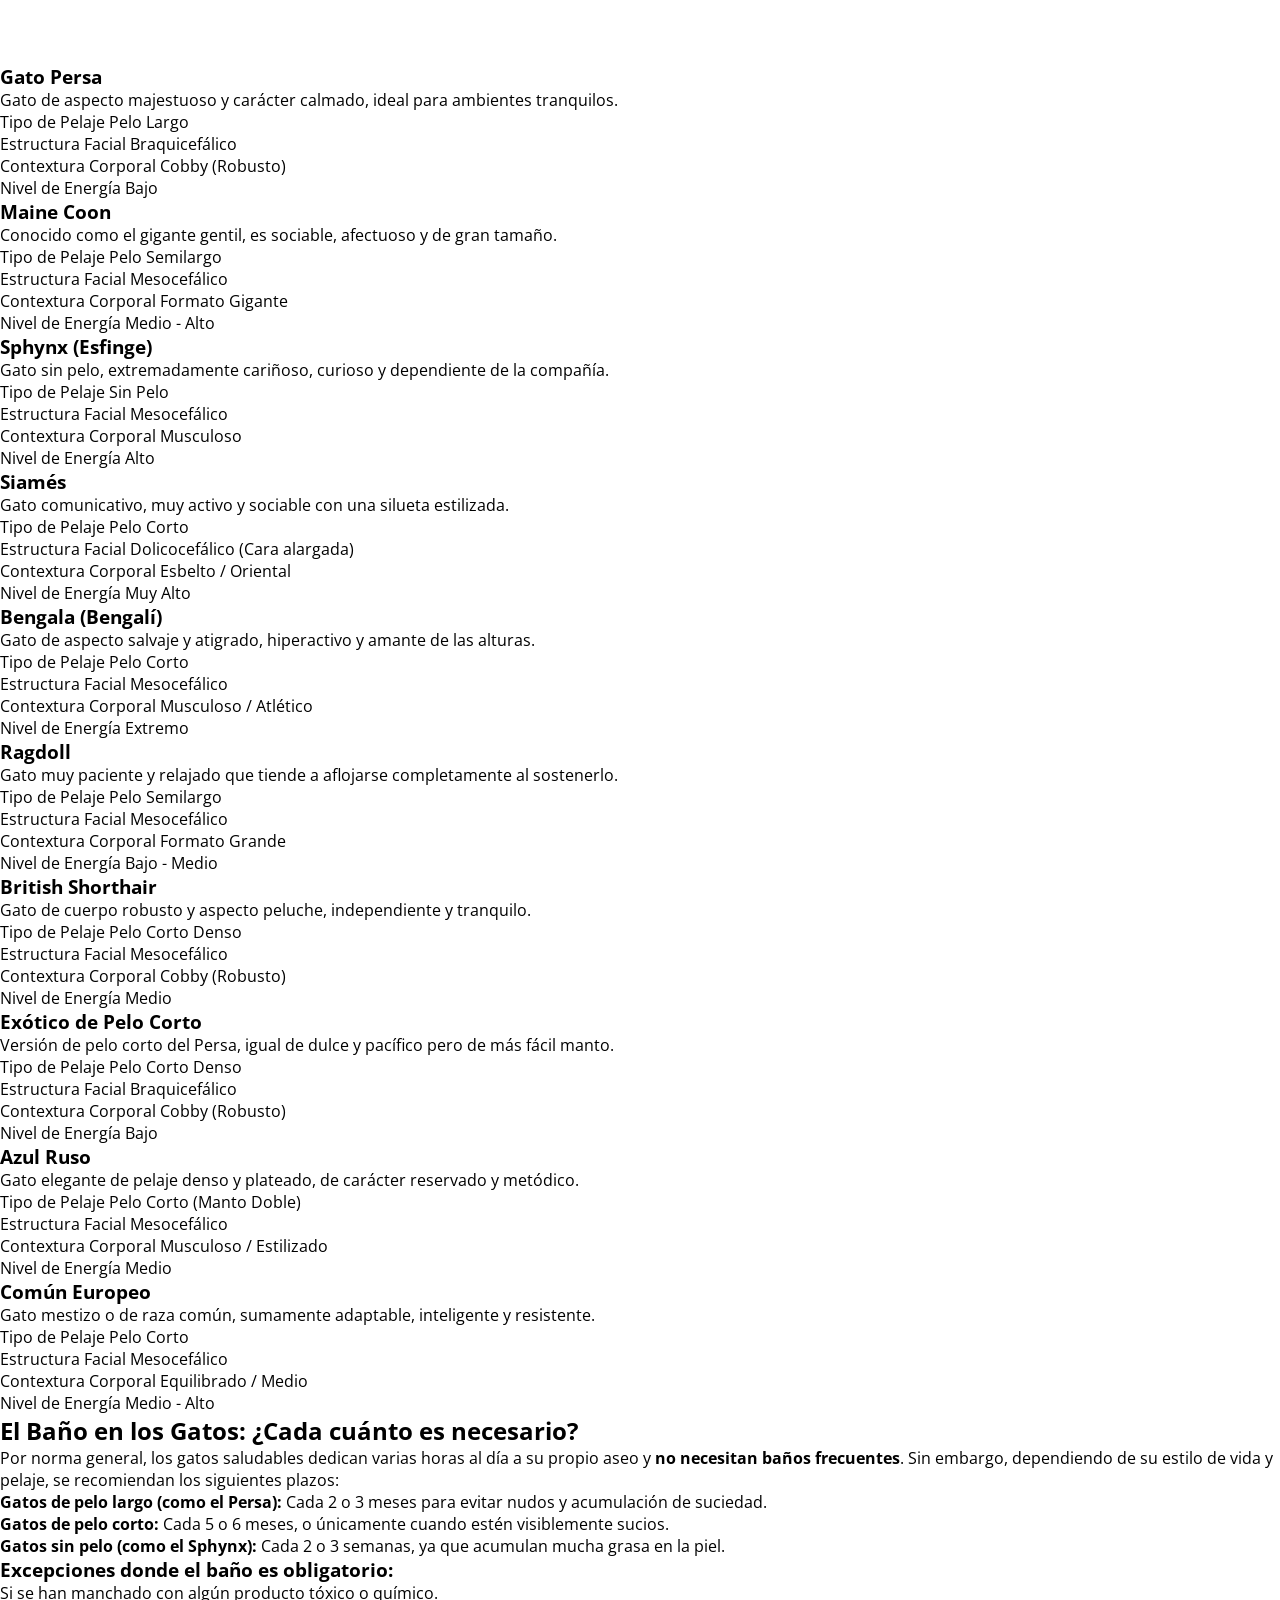
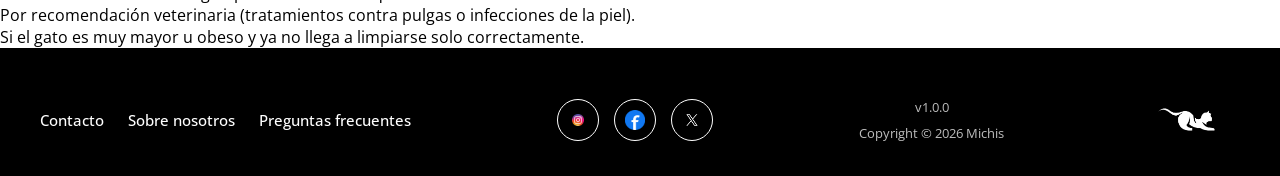
==== cuidar.html @ 139ce020 "Agregue footer a html cuidar" ====
<!DOCTYPE html>
<html lang="es">

<head>
    <meta charset="UTF-8">
    <meta name="viewport" content="width=device-width, initial-scale=1.0">
    <title>Como cuidar a tu michi</title>
    <link rel="stylesheet" href="estilos.css">
    <link rel="preconnect" href="https://fonts.googleapis.com">
    <link rel="preconnect" href="https://fonts.gstatic.com" crossorigin>
    <link href="https://fonts.googleapis.com/css2?family=Open+Sans:ital,wght@0,300..800;1,300..800&display=swap"
        rel="stylesheet">
</head>

<body>
    <header></header>
    <main>
        <section class="contenedor-cuidados-gatos" id="cuidados-gatos">
            <div class="rejilla-razas">

                <!-- 1. PERSA -->
                <article class="tarjeta-raza">
                    <div class="cabecera-raza">
                        <h3 class="titulo-raza">Gato Persa</h3>
                        <p class="descripcion-raza">Gato de aspecto majestuoso y carácter calmado, ideal para ambientes
                            tranquilos.</p>
                    </div>
                    <div class="categorias-raza">
                        <div class="elemento-categoria">
                            <span class="etiqueta-categoria">Tipo de Pelaje</span>
                            <span class="valor-categoria">Pelo Largo</span>
                        </div>
                        <div class="elemento-categoria">
                            <span class="etiqueta-categoria">Estructura Facial</span>
                            <span class="valor-categoria">Braquicefálico</span>
                        </div>
                        <div class="elemento-categoria">
                            <span class="etiqueta-categoria">Contextura Corporal</span>
                            <span class="valor-categoria">Cobby (Robusto)</span>
                        </div>
                        <div class="elemento-categoria">
                            <span class="etiqueta-categoria">Nivel de Energía</span>
                            <span class="valor-categoria">Bajo</span>
                        </div>
                    </div>
                </article>

                <!-- 2. MAINE COON -->
                <article class="tarjeta-raza">
                    <div class="cabecera-raza">
                        <h3 class="titulo-raza">Maine Coon</h3>
                        <p class="descripcion-raza">Conocido como el gigante gentil, es sociable, afectuoso y de gran
                            tamaño.</p>
                    </div>
                    <div class="categorias-raza">
                        <div class="elemento-categoria">
                            <span class="etiqueta-categoria">Tipo de Pelaje</span>
                            <span class="valor-categoria">Pelo Semilargo</span>
                        </div>
                        <div class="elemento-categoria">
                            <span class="etiqueta-categoria">Estructura Facial</span>
                            <span class="valor-categoria">Mesocefálico</span>
                        </div>
                        <div class="elemento-categoria">
                            <span class="etiqueta-categoria">Contextura Corporal</span>
                            <span class="valor-categoria">Formato Gigante</span>
                        </div>
                        <div class="elemento-categoria">
                            <span class="etiqueta-categoria">Nivel de Energía</span>
                            <span class="valor-categoria">Medio - Alto</span>
                        </div>
                    </div>
                </article>

                <!-- 3. SPHYNX -->
                <article class="tarjeta-raza">
                    <div class="cabecera-raza">
                        <h3 class="titulo-raza">Sphynx (Esfinge)</h3>
                        <p class="descripcion-raza">Gato sin pelo, extremadamente cariñoso, curioso y dependiente de la
                            compañía.</p>
                    </div>
                    <div class="categorias-raza">
                        <div class="elemento-categoria">
                            <span class="etiqueta-categoria">Tipo de Pelaje</span>
                            <span class="valor-categoria">Sin Pelo</span>
                        </div>
                        <div class="elemento-categoria">
                            <span class="etiqueta-categoria">Estructura Facial</span>
                            <span class="valor-categoria">Mesocefálico</span>
                        </div>
                        <div class="elemento-categoria">
                            <span class="etiqueta-categoria">Contextura Corporal</span>
                            <span class="valor-categoria">Musculoso</span>
                        </div>
                        <div class="elemento-categoria">
                            <span class="etiqueta-categoria">Nivel de Energía</span>
                            <span class="valor-categoria">Alto</span>
                        </div>
                    </div>
                </article>

                <!-- 4. SIAMÉS -->
                <article class="tarjeta-raza">
                    <div class="cabecera-raza">
                        <h3 class="titulo-raza">Siamés</h3>
                        <p class="descripcion-raza">Gato comunicativo, muy activo y sociable con una silueta estilizada.
                        </p>
                    </div>
                    <div class="categorias-raza">
                        <div class="elemento-categoria">
                            <span class="etiqueta-categoria">Tipo de Pelaje</span>
                            <span class="valor-categoria">Pelo Corto</span>
                        </div>
                        <div class="elemento-categoria">
                            <span class="etiqueta-categoria">Estructura Facial</span>
                            <span class="valor-categoria">Dolicocefálico (Cara alargada)</span>
                        </div>
                        <div class="elemento-categoria">
                            <span class="etiqueta-categoria">Contextura Corporal</span>
                            <span class="valor-categoria">Esbelto / Oriental</span>
                        </div>
                        <div class="elemento-categoria">
                            <span class="etiqueta-categoria">Nivel de Energía</span>
                            <span class="valor-categoria">Muy Alto</span>
                        </div>
                    </div>
                </article>

                <!-- 5. BENGALA -->
                <article class="tarjeta-raza">
                    <div class="cabecera-raza">
                        <h3 class="titulo-raza">Bengala (Bengalí)</h3>
                        <p class="descripcion-raza">Gato de aspecto salvaje y atigrado, hiperactivo y amante de las
                            alturas.</p>
                    </div>
                    <div class="categorias-raza">
                        <div class="elemento-categoria">
                            <span class="etiqueta-categoria">Tipo de Pelaje</span>
                            <span class="valor-categoria">Pelo Corto</span>
                        </div>
                        <div class="elemento-categoria">
                            <span class="etiqueta-categoria">Estructura Facial</span>
                            <span class="valor-categoria">Mesocefálico</span>
                        </div>
                        <div class="elemento-categoria">
                            <span class="etiqueta-categoria">Contextura Corporal</span>
                            <span class="valor-categoria">Musculoso / Atlético</span>
                        </div>
                        <div class="elemento-categoria">
                            <span class="etiqueta-categoria">Nivel de Energía</span>
                            <span class="valor-categoria">Extremo</span>
                        </div>
                    </div>
                </article>

                <!-- 6. RAGDOLL -->
                <article class="tarjeta-raza">
                    <div class="cabecera-raza">
                        <h3 class="titulo-raza">Ragdoll</h3>
                        <p class="descripcion-raza">Gato muy paciente y relajado que tiende a aflojarse completamente al
                            sostenerlo.</p>
                    </div>
                    <div class="categorias-raza">
                        <div class="elemento-categoria">
                            <span class="etiqueta-categoria">Tipo de Pelaje</span>
                            <span class="valor-categoria">Pelo Semilargo</span>
                        </div>
                        <div class="elemento-categoria">
                            <span class="etiqueta-categoria">Estructura Facial</span>
                            <span class="valor-categoria">Mesocefálico</span>
                        </div>
                        <div class="elemento-categoria">
                            <span class="etiqueta-categoria">Contextura Corporal</span>
                            <span class="valor-categoria">Formato Grande</span>
                        </div>
                        <div class="elemento-categoria">
                            <span class="etiqueta-categoria">Nivel de Energía</span>
                            <span class="valor-categoria">Bajo - Medio</span>
                        </div>
                    </div>
                </article>

                <!-- 7. BRITISH SHORTHAIR -->
                <article class="tarjeta-raza">
                    <div class="cabecera-raza">
                        <h3 class="titulo-raza">British Shorthair</h3>
                        <p class="descripcion-raza">Gato de cuerpo robusto y aspecto peluche, independiente y tranquilo.
                        </p>
                    </div>
                    <div class="categorias-raza">
                        <div class="elemento-categoria">
                            <span class="etiqueta-categoria">Tipo de Pelaje</span>
                            <span class="valor-categoria">Pelo Corto Denso</span>
                        </div>
                        <div class="elemento-categoria">
                            <span class="etiqueta-categoria">Estructura Facial</span>
                            <span class="valor-categoria">Mesocefálico</span>
                        </div>
                        <div class="elemento-categoria">
                            <span class="etiqueta-categoria">Contextura Corporal</span>
                            <span class="valor-categoria">Cobby (Robusto)</span>
                        </div>
                        <div class="elemento-categoria">
                            <span class="etiqueta-categoria">Nivel de Energía</span>
                            <span class="valor-categoria">Medio</span>
                        </div>
                    </div>
                </article>

                <!-- 8. EXÓTICO DE PELO CORTO -->
                <article class="tarjeta-raza">
                    <div class="cabecera-raza">
                        <h3 class="titulo-raza">Exótico de Pelo Corto</h3>
                        <p class="descripcion-raza">Versión de pelo corto del Persa, igual de dulce y pacífico pero de
                            más fácil manto.</p>
                    </div>
                    <div class="categorias-raza">
                        <div class="elemento-categoria">
                            <span class="etiqueta-categoria">Tipo de Pelaje</span>
                            <span class="valor-categoria">Pelo Corto Denso</span>
                        </div>
                        <div class="elemento-categoria">
                            <span class="etiqueta-categoria">Estructura Facial</span>
                            <span class="valor-categoria">Braquicefálico</span>
                        </div>
                        <div class="elemento-categoria">
                            <span class="etiqueta-categoria">Contextura Corporal</span>
                            <span class="valor-categoria">Cobby (Robusto)</span>
                        </div>
                        <div class="elemento-categoria">
                            <span class="etiqueta-categoria">Nivel de Energía</span>
                            <span class="valor-categoria">Bajo</span>
                        </div>
                    </div>
                </article>

                <!-- 9. AZUL RUSO -->
                <article class="tarjeta-raza">
                    <div class="cabecera-raza">
                        <h3 class="titulo-raza">Azul Ruso</h3>
                        <p class="descripcion-raza">Gato elegante de pelaje denso y plateado, de carácter reservado y
                            metódico.</p>
                    </div>
                    <div class="categorias-raza">
                        <div class="elemento-categoria">
                            <span class="etiqueta-categoria">Tipo de Pelaje</span>
                            <span class="valor-categoria">Pelo Corto (Manto Doble)</span>
                        </div>
                        <div class="elemento-categoria">
                            <span class="etiqueta-categoria">Estructura Facial</span>
                            <span class="valor-categoria">Mesocefálico</span>
                        </div>
                        <div class="elemento-categoria">
                            <span class="etiqueta-categoria">Contextura Corporal</span>
                            <span class="valor-categoria">Musculoso / Estilizado</span>
                        </div>
                        <div class="elemento-categoria">
                            <span class="etiqueta-categoria">Nivel de Energía</span>
                            <span class="valor-categoria">Medio</span>
                        </div>
                    </div>
                </article>

                <!-- 10. GATO COMÚN EUROPEO -->
                <article class="tarjeta-raza">
                    <div class="cabecera-raza">
                        <h3 class="titulo-raza">Común Europeo</h3>
                        <p class="descripcion-raza">Gato mestizo o de raza común, sumamente adaptable, inteligente y
                            resistente.</p>
                    </div>
                    <div class="categorias-raza">
                        <div class="elemento-categoria">
                            <span class="etiqueta-categoria">Tipo de Pelaje</span>
                            <span class="valor-categoria">Pelo Corto</span>
                        </div>
                        <div class="elemento-categoria">
                            <span class="etiqueta-categoria">Estructura Facial</span>
                            <span class="valor-categoria">Mesocefálico</span>
                        </div>
                        <div class="elemento-categoria">
                            <span class="etiqueta-categoria">Contextura Corporal</span>
                            <span class="valor-categoria">Equilibrado / Medio</span>
                        </div>
                        <div class="elemento-categoria">
                            <span class="etiqueta-categoria">Nivel de Energía</span>
                            <span class="valor-categoria">Medio - Alto</span>
                        </div>
                    </div>
                </article>

            </div>
        </section>
        <section class="cuidar-banhos">
            <h2>El Baño en los Gatos: ¿Cada cuánto es necesario?</h2>
            <p>Por norma general, los gatos saludables dedican varias horas al día a su propio aseo y <strong>no
                    necesitan baños frecuentes</strong>. Sin embargo, dependiendo de su estilo de vida y pelaje, se
                recomiendan los siguientes plazos:</p>

            <ul>
                <li><strong>Gatos de pelo largo (como el Persa):</strong> Cada 2 o 3 meses para evitar nudos y
                    acumulación de suciedad.</li>
                <li><strong>Gatos de pelo corto:</strong> Cada 5 o 6 meses, o únicamente cuando estén visiblemente
                    sucios.</li>
                <li><strong>Gatos sin pelo (como el Sphynx):</strong> Cada 2 o 3 semanas, ya que acumulan mucha grasa en
                    la piel.</li>
            </ul>

            <h3>Excepciones donde el baño es obligatorio:</h3>
            <ol>
                <li>Si se han manchado con algún producto tóxico o químico.</li>
                <li>Por recomendación veterinaria (tratamientos contra pulgas o infecciones de la piel).</li>
                <li>Si el gato es muy mayor u obeso y ya no llega a limpiarse solo correctamente.</li>
            </ol>
        </section>
    </main>
      <footer class="site-footer">
    <div class="footer-container">
        <div class="footer-links">
            <a href="#contacto">Contacto</a>
            <a href="#sobre-nosotros">Sobre nosotros</a>
            <a href="#faq-gatos">Preguntas frecuentes</a>
        </div>

        <div class="social-links" aria-label="Redes sociales">
            <a href="#" aria-label="Instagram">
                <img src="imagenes/icono-instagram.png" alt="Instagram">
            </a>

            <a href="#" aria-label="Facebook">
                <img src="imagenes/icono-facebook.png" alt="Facebook">
            </a>

            <a href="#" aria-label="X">
                <img src="imagenes/icono-x.png" alt="Twitter">
            </a>
        </div>

        <div class="footer-info">
            <span>v1.0.0</span>
            <span>Copyright © 2026 Michis</span>
        </div>

        <a class="footer-logo" href="/" aria-label="Página principal">
            <img src="imagenes/logo-michis-negro.png" alt="Logo de Michis">
        </a>
    </div>
</footer>
</body>

</html>
---- estilos.css ----
*{
    box-sizing: border-box;
    margin: 0;
    padding: 0;
    font-family: "Open Sans", sans-serif;
}

:root{
    --rosa1: rgb(255, 171, 234);
    --rosa2: rgb(255, 144, 227);
    --rosa3: rgb(255, 236, 245);
    --rosa4: rgb(131, 0, 109);
}

header{
    padding: 2em 0;
}

#menu-navegacion ul{
    display: flex;
    flex-direction: row;
    justify-content: space-between;
    padding: 1em 10%;
    align-items: center;
    gap: 1em;
}

#menu-navegacion li{
    list-style: none;
    text-align: center;
}

#menu-navegacion img{
    height: 80px;
    width: auto;
    border-radius: 50%;
    padding: 10px 0px;
    background-color: var(--rosa1);
    margin: 0 1em;
}

#menu-navegacion img:hover{
    background-color: var(--rosa2);
}

a{
    text-decoration: none;
    color: black;
    font-weight: 500;
}

a:hover{
    color: var(--rosa4);
}

/* ------ FAQs -------*/

#faq-gatos {
    max-width: 900px;
    margin: 60px auto;
    padding: 0 20px;
    font-family: "Segoe UI", Arial, sans-serif;
    color: var(--rosa4);
}

/* Título */
#faq-gatos h2 {
    margin-bottom: 35px;
    text-align: center;
    font-size: clamp(1.8rem, 4vw, 2.5rem);
    line-height: 1.2;
    color: var(--rosa4);
    font-weight: 700;
}

/* Cada pregunta */
#faq-gatos details {
    margin-bottom: 15px;
    background: var(--rosa3);
    border: 1px solid var(--rosa1);
    border-radius: 14px;
    overflow: hidden;
    box-shadow: 0 4px 14px rgba(78, 54, 38, 0.07);
    transition:
        box-shadow 0.3s ease,
        border-color 0.3s ease,
        transform 0.3s ease;
}

/* Efecto al pasar el ratón */
#faq-gatos details:hover {
    border-color: var(--rosa1);
    box-shadow: 0 7px 20px rgba(78, 54, 38, 0.12);
    transform: translateY(-2px);
}

/* Pregunta */
#faq-gatos summary {
    position: relative;
    padding: 20px 55px 20px 22px;
    cursor: pointer;
    list-style: none;
    font-size: 1.05rem;
    font-weight: 600;
    color: var(--rosa4);
    background: var(--rosa3);
    transition:
        all 0.3s ease;
}

/* Ocultar marcador por defecto */
#faq-gatos summary::-webkit-details-marker {
    display: none;
}

#faq-gatos summary::marker {
    display: none;
}

/* Icono + / − */
#faq-gatos summary::after {
    content: "+";
    position: absolute;
    right: 22px;
    top: 50%;
    transform: translateY(-50%);
    font-size: 1.6rem;
    font-weight: 300;
    color: var(--rosa4);
    transition: transform 0.3s ease;
}

/* Pregunta abierta */
#faq-gatos details[open] summary {
    color: var(--rosa4);
    background: var(--rosa3);
}

#faq-gatos details[open] summary::after {
    content: "−";
    transform: translateY(-50%) rotate(180deg);
}

/* Respuesta */
#faq-gatos details p {
    margin: 0;
    padding: 0 22px 22px;
    font-size: 0.98rem;
    line-height: 1.75;
    color: var(--rosa4);
    background: var(--rosa3);
}

/* Texto en negrita */
#faq-gatos details p strong {
    color: var(--rosa4);
    font-weight: 700;
}


/* ================================
   Responsive
   ================================ */

@media (max-width: 600px) {

    #faq-gatos {
        margin: 40px auto;
        padding: 0 15px;
    }

    #faq-gatos h2 {
        margin-bottom: 25px;
    }

    #faq-gatos summary {
        padding: 17px 48px 17px 18px;
        font-size: 1rem;
    }

    #faq-gatos summary::after {
        right: 17px;
    }

    #faq-gatos details p {
        padding: 0 18px 18px;
        font-size: 0.95rem;
        line-height: 1.65;
    }
}


/* FOOTER */
.site-footer {
    width: 100%;
    background-color: #000;
    color: #fff;
    padding: 40px 20px 25px;
    box-sizing: border-box;
}

.footer-container {
    max-width: 1200px;
    margin: 0 auto;

    display: flex;
    align-items: center;
    justify-content: space-between;
    gap: 30px;
    flex-wrap: wrap;
}

.footer-links {
    display: flex;
    align-items: center;
    gap: 24px;
    flex-wrap: wrap;
}

.footer-links a {
    color: #fff;
    text-decoration: none;
    font-size: 15px;
    transition: color 0.3s ease;
}

.footer-links a:hover,
.footer-links a:focus {
    color: #bdbdbd;
}

.social-links {
    display: flex;
    align-items: center;
    gap: 15px;
}

.social-links a {
    width: 42px;
    height: 42px;
    border: 1px solid #fff;
    border-radius: 50%;

    display: flex;
    align-items: center;
    justify-content: center;

    transition:
        background-color 0.3s ease,
        transform 0.3s ease;
}

.social-links a:hover,
.social-links a:focus {
    background-color: #fff;
    transform: translateY(-3px);
}

.social-links img {
    width: 20px;
    height: 20px;
    object-fit: cover;
}

.footer-info {
    display: flex;
    flex-direction: column;
    gap: 8px;
    color: #bdbdbd;
    font-size: 13px;
    text-align: center;
}

.footer-logo img {
    display: block;
    width: 90px;
    height: auto;

    /* Convierte un logo negro en blanco */
    filter: brightness(0) invert(1);
}

.footer-logo {
    transition: opacity 0.3s ease;
}

.footer-logo:hover,
.footer-logo:focus {
    opacity: 0.7;
}

@media (max-width: 768px) {
    .footer-container {
        flex-direction: column;
        text-align: center;
    }

    .footer-links {
        justify-content: center;
    }

    .footer-info {
        order: 3;
    }

    .footer-logo {
        order: 4;
    }
}

@media (max-width: 480px) {
    .footer-links {
        flex-direction: column;
        gap: 14px;
    }

    .site-footer {
        padding: 30px 15px 20px;
    }
}

/* FORMULARIO DE CONTACTO */
* {
    box-sizing: border-box;
}

html {
    scroll-behavior: smooth;
}

body {
    margin: 0;
    font-family: Arial, sans-serif;
    color: var(--color-black);
    background-color: var(--color-white);
}

.contact-section {
    padding: 90px 20px;
    background:
        linear-gradient(
            135deg,
            var(--color-background) 0%,
            var(--color-white) 100%
        );
}

.contact-container {
    width: 100%;
    max-width: 1150px;
    margin: 0 auto;

    display: grid;
    grid-template-columns: minmax(280px, 0.9fr) minmax(320px, 1.1fr);
    gap: 70px;
    align-items: center;
}

.contact-intro {
    max-width: 480px;
}

.section-tag {
    display: inline-block;
    margin-bottom: 18px;
    padding: 8px 15px;

    color: var(--rosa4);
    background-color: var(--rosa3);
    border-radius: 50px;

    font-size: 0.85rem;
    font-weight: 700;
    letter-spacing: 0.08em;
    text-transform: uppercase;
}

.contact-intro h2 {
    margin: 0 0 20px;
    color: var(--color-black);
    font-size: clamp(2rem, 4vw, 3.2rem);
    line-height: 1.1;
}

.contact-intro > p {
    margin: 0;
    color: var(--color-gray);
    font-size: 1rem;
    line-height: 1.7;
}

.contact-details {
    display: flex;
    flex-direction: column;
    gap: 22px;
    margin-top: 35px;
}

.contact-detail {
    display: flex;
    align-items: center;
    gap: 15px;
}

.contact-icon {
    width: 45px;
    height: 45px;
    flex-shrink: 0;

    display: flex;
    align-items: center;
    justify-content: center;

    color: var(--color-black);
    background-color: var(--rosa1);
    border-radius: 50%;

    font-size: 1.3rem;
}

.contact-detail h3 {
    margin: 0 0 4px;
    font-size: 1rem;
}

.contact-detail p,
.contact-detail a {
    margin: 0;
    color: var(--color-gray);
    font-size: 0.95rem;
    text-decoration: none;
}

.contact-detail a:hover,
.contact-detail a:focus {
    color: var(--rosa4);
    text-decoration: underline;
}

.contact-form {
    padding: 38px;
    background-color: var(--color-white);
    border: 1px solid var(--color-border);
    border-radius: var(--border-radius);
    box-shadow: 0 15px 40px rgba(0, 0, 0, 0.08);
}

.form-group {
    margin-bottom: 22px;
}

.form-group label {
    display: block;
    margin-bottom: 8px;

    color: var(--color-black);
    font-size: 0.95rem;
    font-weight: 700;
}

.form-group input,
.form-group select,
.form-group textarea {
    width: 100%;
    padding: 14px 16px;

    color: var(--color-black);
    background-color: var(--color-white);
    border: 1px solid var(--color-border);
    border-radius: 8px;

    font: inherit;
    font-size: 1rem;
    transition:
        border-color var(--transition),
        box-shadow var(--transition),
        background-color var(--transition);
}

.form-group input::placeholder,
.form-group textarea::placeholder {
    color: #777777;
}

.form-group textarea {
    min-height: 145px;
    resize: vertical;
}

.form-group input:hover,
.form-group select:hover,
.form-group textarea:hover {
    border-color: var(--rosa2);
}

.form-group input:focus,
.form-group select:focus,
.form-group textarea:focus {
    outline: 3px solid var(--rosa3);
    outline-offset: 2px;
    border-color: var(--rosa4);
}

.checkbox-group {
    display: flex;
    align-items: flex-start;
    gap: 10px;
    margin: 8px 0 25px;
}

.checkbox-group input {
    width: 18px;
    height: 18px;
    flex-shrink: 0;
    margin-top: 2px;
    accent-color: var(--rosa4);
}

.checkbox-group label {
    color: var(--color-gray);
    font-size: 0.9rem;
    line-height: 1.4;
    cursor: pointer;
}

.submit-button {
    width: 100%;
    padding: 15px 22px;

    display: flex;
    align-items: center;
    justify-content: center;
    gap: 12px;

    color: var(--color-white);
    background-color: var(--color-black);
    border: 2px solid var(--color-black);
    border-radius: 8px;

    font: inherit;
    font-weight: 700;
    cursor: pointer;
    transition:
        background-color var(--transition),
        color var(--transition),
        transform var(--transition);
}

.submit-button:hover {
    color: var(--color-black);
    background-color: var(--rosa2);
    border-color: var(--rosa2);
    transform: translateY(-2px);
}

.submit-button:focus-visible {
    outline: 3px solid var(--rosa4);
    outline-offset: 3px;
}

.submit-button span {
    font-size: 1.3rem;
    line-height: 1;
}

@media (max-width: 800px) {
    .contact-section {
        padding: 65px 20px;
    }

    .contact-container {
        grid-template-columns: 1fr;
        gap: 45px;
    }

    .contact-intro {
        max-width: none;
        text-align: center;
    }

    .contact-details {
        align-items: center;
    }
}

@media (max-width: 480px) {
    .contact-section {
        padding: 50px 15px;
    }

    .contact-form {
        padding: 25px 20px;
    }

    .contact-detail {
        width: 100%;
        justify-content: flex-start;
        text-align: left;
    }
}
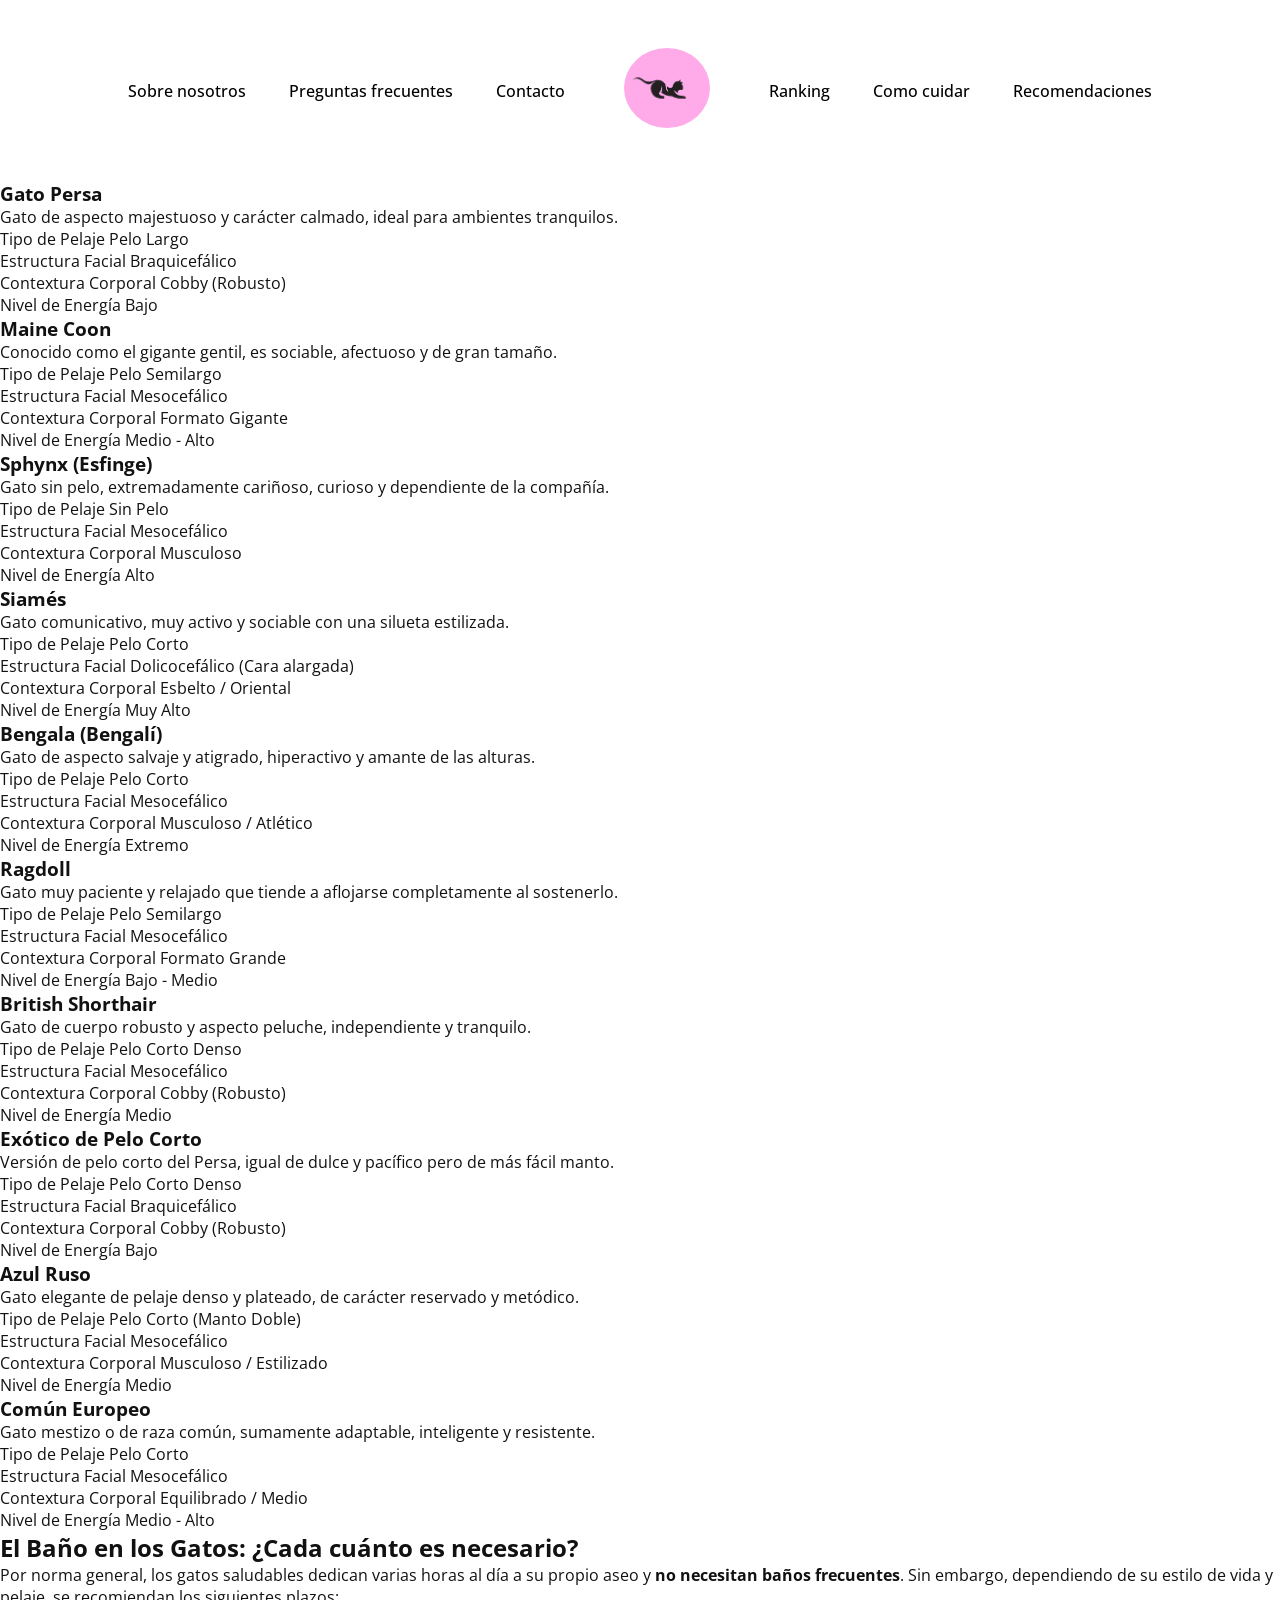
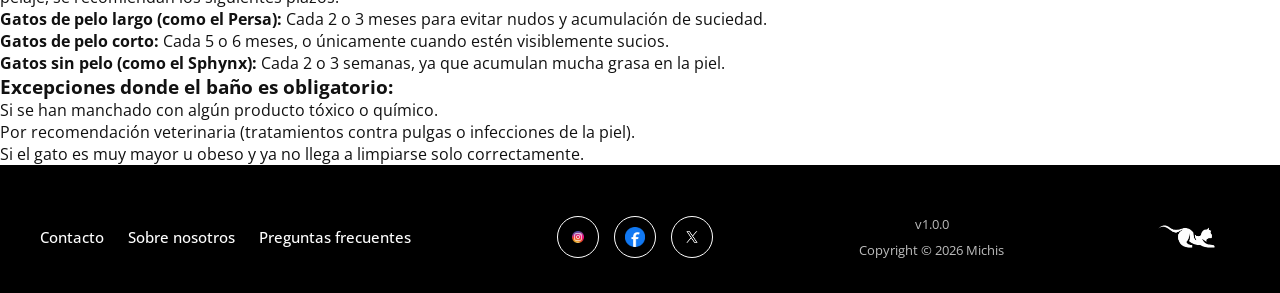
==== commit 59d74305: "Agregar cabecera en como cuidar" ====
--- a/cuidar.html
+++ b/cuidar.html
@@ -13,7 +13,19 @@
 </head>
 
 <body>
-    <header></header>
+    <header id="cabecera">
+        <nav id="menu-navegacion">
+            <ul>
+                <li><a href="#">Sobre nosotros</a></li>
+                <li><a href="#">Preguntas frecuentes</a></li>
+                <li><a href="#">Contacto</a></li>
+                <li><a href="index.html"><img src="imagenes/logo-michis-negro.png" alt="logo michis negro"></a></li>
+                <li><a href="puntuaciones.html">Ranking</a></li>
+                <li><a href="cuidar.html">Como cuidar</a></li>
+                <li><a href="recomendaciones.html">Recomendaciones</a></li>
+            </ul>
+        </nav>
+    </header>
     <main>
         <section class="contenedor-cuidados-gatos" id="cuidados-gatos">
             <div class="rejilla-razas">
--- a/estilos.css
+++ b/estilos.css
@@ -10,6 +10,19 @@
     --rosa2: rgb(255, 144, 227);
     --rosa3: rgb(255, 236, 245);
     --rosa4: rgb(131, 0, 109);
+
+        /* Colores generales */
+    --color-black: #111111;
+    --color-black-soft: #242424;
+    --color-white: #ffffff;
+    --color-background: #fff8fb;
+    --color-gray: #666666;
+    --color-border: #dede
+
+        /* Medidas */
+    --content-width: 1150px;
+    --border-radius: 14px;
+    --transition: 0.3s ease;
 }
 
 header{
@@ -332,7 +345,7 @@
     margin: 0;
     font-family: Arial, sans-serif;
     color: var(--color-black);
-    background-color: var(--color-white);
+    background-color: #FFFFFF;
 }
 
 .contact-section {
@@ -341,7 +354,7 @@
         linear-gradient(
             135deg,
             var(--color-background) 0%,
-            var(--color-white) 100%
+            #FFFFFF 100%
         );
 }
 
@@ -439,7 +452,7 @@
 
 .contact-form {
     padding: 38px;
-    background-color: var(--color-white);
+    background-color: #FFFFFF;
     border: 1px solid var(--color-border);
     border-radius: var(--border-radius);
     box-shadow: 0 15px 40px rgba(0, 0, 0, 0.08);
@@ -465,7 +478,7 @@
     padding: 14px 16px;
 
     color: var(--color-black);
-    background-color: var(--color-white);
+    background-color: #FFFFFF;
     border: 1px solid var(--color-border);
     border-radius: 8px;
 
@@ -532,7 +545,7 @@
     justify-content: center;
     gap: 12px;
 
-    color: var(--color-white);
+    color: #FFFFFF;
     background-color: var(--color-black);
     border: 2px solid var(--color-black);
     border-radius: 8px;
@@ -597,4 +610,178 @@
         justify-content: flex-start;
         text-align: left;
     }
+}
+
+/* SOBRE NOSOTROS Y GALERÍA DE IMÁGENES*/
+.sobre-nosotros {
+    position: relative;
+    max-width: var(--content-width);
+    margin: 0 auto;
+    padding: 90px 30px;
+
+    color: var(--color-black);
+    text-align: center;
+}
+
+.sobre-nosotros::before {
+    content: "✦";
+
+    position: absolute;
+    top: 55px;
+    left: 50%;
+    transform: translateX(-50%);
+
+    color: var(--rosa2);
+    font-size: 1.5rem;
+}
+
+.sobre-nosotros h2,
+.galeria h2 {
+    margin: 0 0 22px;
+    color: var(--color-black);
+    font-size: clamp(2rem, 4vw, 3rem);
+    line-height: 1.15;
+}
+
+.sobre-nosotros h2::after,
+.galeria h2::after {
+    content: "";
+
+    display: block;
+    width: 65px;
+    height: 4px;
+    margin: 16px auto 0;
+
+    background-color: var(--rosa2);
+    border-radius: 20px;
+}
+
+.sobre-nosotros p {
+    max-width: 780px;
+    margin: 0 auto 16px;
+
+    color: var(--color-gray);
+    font-size: 1.05rem;
+    line-height: 1.8;
+}
+
+/* =========================
+   GALERÍA
+   ========================= */
+
+.galeria {
+    padding: 90px 30px 100px;
+    background-color: var(--color-background);
+    text-align: center;
+}
+
+.galeria h2 {
+    max-width: var(--content-width);
+    margin-right: auto;
+    margin-left: auto;
+}
+
+.galeria-contenedor {
+    display: grid;
+    grid-template-columns: repeat(4, 1fr);
+    gap: 22px;
+
+    max-width: var(--content-width);
+    margin: 45px auto 0;
+}
+
+.galeria figure {
+    position: relative;
+    overflow: hidden;
+
+    aspect-ratio: 1 / 1;
+    margin: 0;
+
+    background-color: #FFFFFF;
+    border: 6px solid #FFFFFF;
+    border-radius: var(--border-radius);
+    box-shadow: 0 10px 25px rgba(0, 0, 0, 0.1);
+
+    transition:
+        transform var(--transition),
+        box-shadow var(--transition);
+}
+
+.galeria figure::after {
+    content: "";
+
+    position: absolute;
+    inset: 0;
+
+    background: linear-gradient(
+        135deg,
+        transparent 45%,
+        rgba(247, 131, 172, 0.25)
+    );
+
+    opacity: 0;
+    pointer-events: none;
+    transition: opacity var(--transition);
+}
+
+.galeria figure:hover {
+    box-shadow: 0 18px 35px rgba(214, 51, 108, 0.22);
+    transform: translateY(-8px) rotate(1deg);
+}
+
+.galeria figure:hover::after {
+    opacity: 1;
+}
+
+.galeria img {
+    display: block;
+
+    width: 100%;
+    height: 100%;
+
+    object-fit: cover;
+    object-position: center;
+
+    transition: transform 0.5s ease;
+}
+
+.galeria figure:hover img {
+    transform: scale(1.08);
+}
+
+/* =========================
+   RESPONSIVE
+   ========================= */
+
+@media (max-width: 900px) {
+    .galeria-contenedor {
+        grid-template-columns: repeat(2, 1fr);
+    }
+}
+
+@media (max-width: 600px) {
+    .sobre-nosotros,
+    .galeria {
+        padding: 65px 20px;
+    }
+
+    .sobre-nosotros::before {
+        top: 35px;
+    }
+
+    .sobre-nosotros p {
+        font-size: 1rem;
+        text-align: left;
+    }
+
+    .galeria-contenedor {
+        grid-template-columns: 1fr;
+        gap: 20px;
+        margin-top: 35px;
+    }
+
+    .galeria figure {
+        max-width: 420px;
+        margin: 0 auto;
+    }
 }
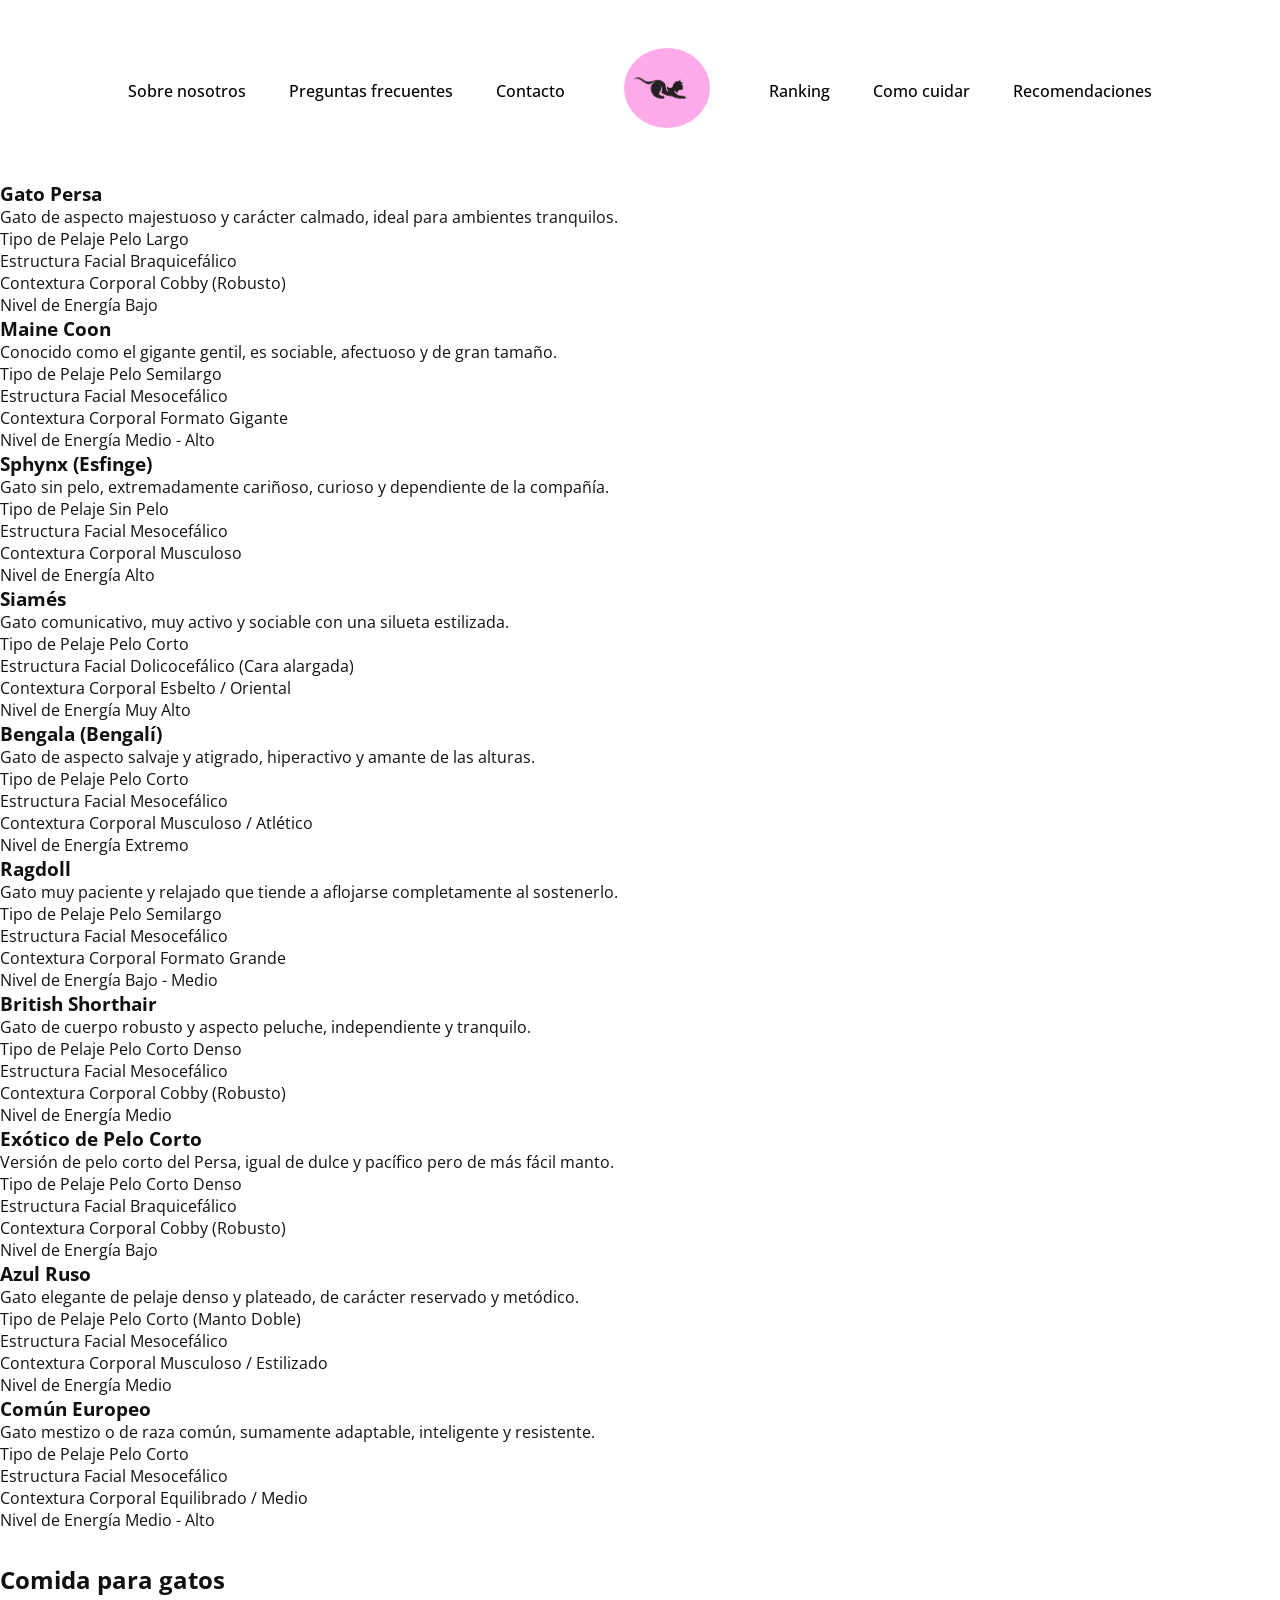
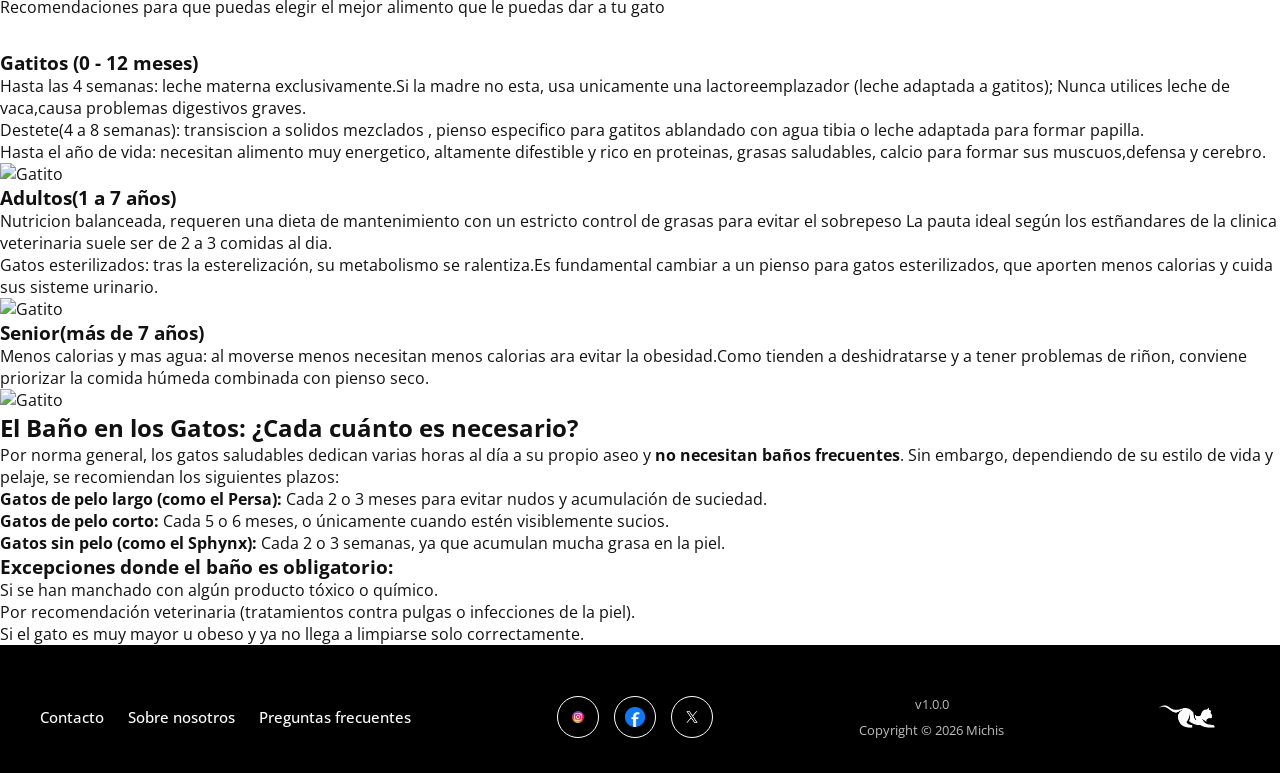
==== commit 0397d859: "comida para gatos" ====
--- a/cuidar.html
+++ b/cuidar.html
@@ -16,9 +16,9 @@
     <header id="cabecera">
         <nav id="menu-navegacion">
             <ul>
-                <li><a href="#">Sobre nosotros</a></li>
-                <li><a href="#">Preguntas frecuentes</a></li>
-                <li><a href="#">Contacto</a></li>
+                <li><a href="index.html">Sobre nosotros</a></li>
+                <li><a href="index.html">Preguntas frecuentes</a></li>
+                <li><a href="index.html">Contacto</a></li>
                 <li><a href="index.html"><img src="imagenes/logo-michis-negro.png" alt="logo michis negro"></a></li>
                 <li><a href="puntuaciones.html">Ranking</a></li>
                 <li><a href="cuidar.html">Como cuidar</a></li>
@@ -301,6 +301,46 @@
                 </article>
 
             </div>
+
+
+
+            <section id="Comida-gatos">
+    <header>
+      <h2>Comida para gatos</h2>
+      <p>Recomendaciones para que puedas elegir el mejor alimento que le puedas dar a tu gato </p>
+    </header>
+
+    <article>
+      <h3>Gatitos (0 - 12 meses)</h3>
+      <p> Hasta las 4 semanas: leche materna exclusivamente.Si la madre no esta, usa unicamente una lactoreemplazador (leche adaptada a gatitos); Nunca 
+        utilices leche de vaca,causa problemas digestivos graves.</p>
+    <p> Destete(4 a 8 semanas): transiscion a solidos mezclados , pienso especifico para gatitos ablandado 
+        con agua tibia o leche adaptada para formar papilla.
+    </p>
+    <p> Hasta el año de vida: necesitan alimento muy energetico, altamente difestible y rico en proteinas, grasas saludables, calcio para formar sus muscuos,defensa y cerebro.</p>
+     <img src="https://mimomigato.com/wp-content/uploads/2024/11/6.jpg" alt="Gatito" width="200">
+    </article>
+
+    <article>
+      <h3> Adultos(1 a 7 años)</h3>
+      <p>Nutricion balanceada, requeren una dieta de mantenimiento con un estricto control de grasas para evitar el sobrepeso
+        La pauta ideal según los estñandares de la clinica veterinaria suele ser de 2 a 3 comidas al dia.
+      </p>
+      <p>
+        Gatos esterilizados: tras la esterelización, su metabolismo se ralentiza.Es fundamental cambiar a un pienso para gatos 
+        esterilizados, que aporten menos calorias y cuida sus sisteme urinario.
+      </p>
+      <img src="https://purina.com.mx/sites/default/files/2022-12/Las%20necesidades%20de%20tu%20gato%20cambian%20cuando%20es%20adulto.jpg" alt="Gatito" width="200">
+    </article>
+
+    <article>
+      <h3>Senior(más de 7 años)</h3>
+      <p>Menos calorias y mas agua: al moverse menos necesitan menos calorias ara evitar la obesidad.Como tienden a deshidratarse y a tener problemas de riñon,
+        conviene priorizar la comida húmeda combinada con pienso seco.
+      </p>
+      <img src="https://encrypted-tbn0.gstatic.com/images?q=tbn:ANd9GcQnT5CdDH8ZRWueT0olSh5rmjDJTk_4YhGkU1lzuF1pgIjy7NFy1PTndjg&s=10" alt="Gatito" width="200">
+    </article>
+  </section>
         </section>
         <section class="cuidar-banhos">
             <h2>El Baño en los Gatos: ¿Cada cuánto es necesario?</h2>
--- a/estilos.css
+++ b/estilos.css
@@ -784,4 +784,391 @@
         max-width: 420px;
         margin: 0 auto;
     }
+}
+
+/* PUNTUACIONES DE GATOS*/
+
+.ranking-razas {
+    padding: 90px 25px 80px;
+    background-color: var(--color-white);
+}
+
+.ranking-cabecera {
+    max-width: 700px;
+    margin: 0 auto;
+    text-align: center;
+}
+
+.section-tag {
+    display: inline-block;
+    margin-bottom: 18px;
+    padding: 8px 15px;
+
+    color: var(--rosa4);
+    background-color: var(--rosa3);
+    border-radius: 50px;
+
+    font-size: 0.85rem;
+    font-weight: 700;
+    letter-spacing: 0.08em;
+    text-transform: uppercase;
+}
+
+.ranking-cabecera h2 {
+    margin: 0 0 18px;
+    color: var(--color-black);
+    font-size: clamp(2rem, 4vw, 3rem);
+}
+
+.ranking-cabecera p {
+    margin: 0;
+    color: var(--color-gray);
+    font-size: 1.05rem;
+    line-height: 1.7;
+}
+
+/* =========================
+   LEYENDA
+   ========================= */
+
+.leyenda-ranking {
+    max-width: 1150px;
+    margin: 38px auto 20px;
+
+    display: flex;
+    justify-content: flex-end;
+    align-items: center;
+    gap: 22px;
+    flex-wrap: wrap;
+
+    color: var(--color-gray);
+    font-size: 0.85rem;
+}
+
+.leyenda-ranking span {
+    display: flex;
+    align-items: center;
+    gap: 6px;
+}
+
+.leyenda-patita {
+    font-style: normal;
+    font-size: 1rem;
+}
+
+.patita-rosa {
+    color: var(--rosa4);
+}
+
+.patita-negra {
+    color: #d6d6d6;
+}
+
+/* =========================
+   TABLA DEL RANKING
+   ========================= */
+
+.tabla-ranking {
+    width: 100%;
+    max-width: 1150px;
+    margin: 0 auto;
+
+    overflow: hidden;
+    background-color: var(--color-white);
+    border: 1px solid var(--color-border);
+    border-radius: var(--border-radius);
+    box-shadow: 0 15px 35px rgba(0, 0, 0, 0.07);
+}
+
+.ranking-fila {
+    display: grid;
+    grid-template-columns: 0.55fr 1.5fr repeat(3, 1fr);
+    align-items: center;
+    gap: 20px;
+
+    min-height: 105px;
+    padding: 20px 25px;
+
+    border-bottom: 1px solid var(--color-border);
+}
+
+.ranking-fila:last-child {
+    border-bottom: 0;
+}
+
+.ranking-titulos {
+    min-height: auto;
+    color: var(--color-white);
+    background-color: var(--color-black);
+    font-size: 0.78rem;
+    font-weight: 700;
+    letter-spacing: 0.04em;
+    text-transform: uppercase;
+}
+
+.ranking-fila:not(.ranking-titulos):hover {
+    background-color: var(--color-background);
+}
+
+.ranking-posicion {
+    display: flex;
+    justify-content: center;
+}
+
+.medalla {
+    width: 36px;
+    height: 36px;
+
+    display: flex;
+    align-items: center;
+    justify-content: center;
+
+    border-radius: 50%;
+    font-weight: 700;
+}
+
+.medalla-oro {
+    color: #6b4a00;
+    background-color: #f6d365;
+}
+
+.medalla-plata {
+    color: #47515a;
+    background-color: #dce1e5;
+}
+
+.medalla-bronce {
+    color: #633912;
+    background-color: #e2ae83;
+}
+
+.medalla-normal {
+    color: var(--color-black);
+    background-color: var(--rosa3);
+}
+
+/* =========================
+   DATOS DE CADA RAZA
+   ========================= */
+
+.raza-datos {
+    display: flex;
+    align-items: center;
+    gap: 14px;
+}
+
+.raza-avatar {
+    width: 52px;
+    height: 52px;
+    flex-shrink: 0;
+
+    display: flex;
+    align-items: center;
+    justify-content: center;
+
+    border: 2px solid var(--rosa1);
+    border-radius: 50%;
+
+    font-size: 1.7rem;
+}
+
+.raza-ragdoll {
+    background-color: #fce8ef;
+}
+
+.raza-maine-coon {
+    background-color: #f5e6d6;
+}
+
+.raza-british {
+    background-color: #e7e8f4;
+}
+
+.raza-abisinio {
+    background-color: #f8e5c4;
+}
+
+.raza-siames {
+    background-color: #e4eff5;
+}
+
+.raza-bengal {
+    background-color: #f1dfc2;
+}
+
+.raza-datos h3 {
+    margin: 0 0 5px;
+    color: var(--color-black);
+    font-size: 1rem;
+}
+
+.raza-datos span {
+    color: var(--color-gray);
+    font-size: 0.82rem;
+}
+
+/* =========================
+   INDICADORES
+   ========================= */
+
+.indicador {
+    min-width: 130px;
+}
+
+.indicador-label {
+    display: block;
+    margin-bottom: 7px;
+
+    color: var(--color-gray);
+    font-size: 0.78rem;
+    font-weight: 700;
+}
+
+.patitas {
+    display: flex;
+    gap: 2px;
+
+    color: #dddddd;
+    font-size: clamp(0.85rem, 1.5vw, 1.1rem);
+    letter-spacing: -3px;
+    white-space: nowrap;
+}
+
+.patitas .activa {
+    color: var(--rosa4);
+}
+
+/* =========================
+   NOTA
+   ========================= */
+
+.ranking-nota {
+    max-width: 900px;
+    margin: 25px auto 0;
+
+    color: var(--color-gray);
+    font-size: 0.85rem;
+    line-height: 1.6;
+    text-align: center;
+}
+
+/* =========================
+   RESPONSIVE
+   ========================= */
+
+@media (max-width: 950px) {
+    .ranking-fila {
+        grid-template-columns: 0.4fr 1.4fr repeat(3, 0.9fr);
+        gap: 12px;
+        padding: 18px 15px;
+    }
+
+    .patitas {
+        font-size: 0.85rem;
+    }
+
+    .raza-datos {
+        gap: 9px;
+    }
+
+    .raza-avatar {
+        width: 43px;
+        height: 43px;
+        font-size: 1.35rem;
+    }
+}
+
+@media (max-width: 760px) {
+    .ranking-razas {
+        padding: 65px 15px;
+    }
+
+    .tabla-ranking {
+        border: 0;
+        box-shadow: none;
+        background-color: transparent;
+        overflow: visible;
+    }
+
+    .ranking-titulos {
+        display: none;
+    }
+
+    .ranking-fila:not(.ranking-titulos) {
+        grid-template-columns: 45px 1fr;
+        gap: 16px;
+
+        margin-bottom: 18px;
+        padding: 20px;
+
+        background-color: var(--color-white);
+        border: 1px solid var(--color-border);
+        border-radius: var(--border-radius);
+        box-shadow: 0 8px 22px rgba(0, 0, 0, 0.06);
+    }
+
+    .ranking-posicion {
+        grid-row: span 2;
+    }
+
+    .raza-datos {
+        grid-column: 2;
+    }
+
+    .indicador {
+        grid-column: 2;
+        min-width: 0;
+        padding-top: 7px;
+        border-top: 1px solid var(--color-border);
+    }
+
+    .indicador::before {
+        display: block;
+        margin-bottom: 8px;
+        color: var(--color-gray);
+        font-size: 0.75rem;
+        font-weight: 700;
+    }
+
+    .ranking-fila:not(.ranking-titulos)
+        .indicador:nth-of-type(3)::before {
+        content: "Peligrosidad";
+    }
+
+    .ranking-fila:not(.ranking-titulos)
+        .indicador:nth-of-type(4)::before {
+        content: "Limpieza";
+    }
+
+    .ranking-fila:not(.ranking-titulos)
+        .indicador:nth-of-type(5)::before {
+        content: "Inteligencia";
+    }
+
+    .leyenda-ranking {
+        justify-content: center;
+    }
+}
+
+@media (max-width: 420px) {
+    .ranking-fila:not(.ranking-titulos) {
+        grid-template-columns: 38px 1fr;
+        padding: 16px;
+    }
+
+    .raza-datos {
+        align-items: flex-start;
+    }
+
+    .raza-datos h3 {
+        font-size: 0.92rem;
+    }
+
+    .raza-datos span {
+        font-size: 0.75rem;
+    }
+
+    .patitas {
+        font-size: 0.78rem;
+    }
 }
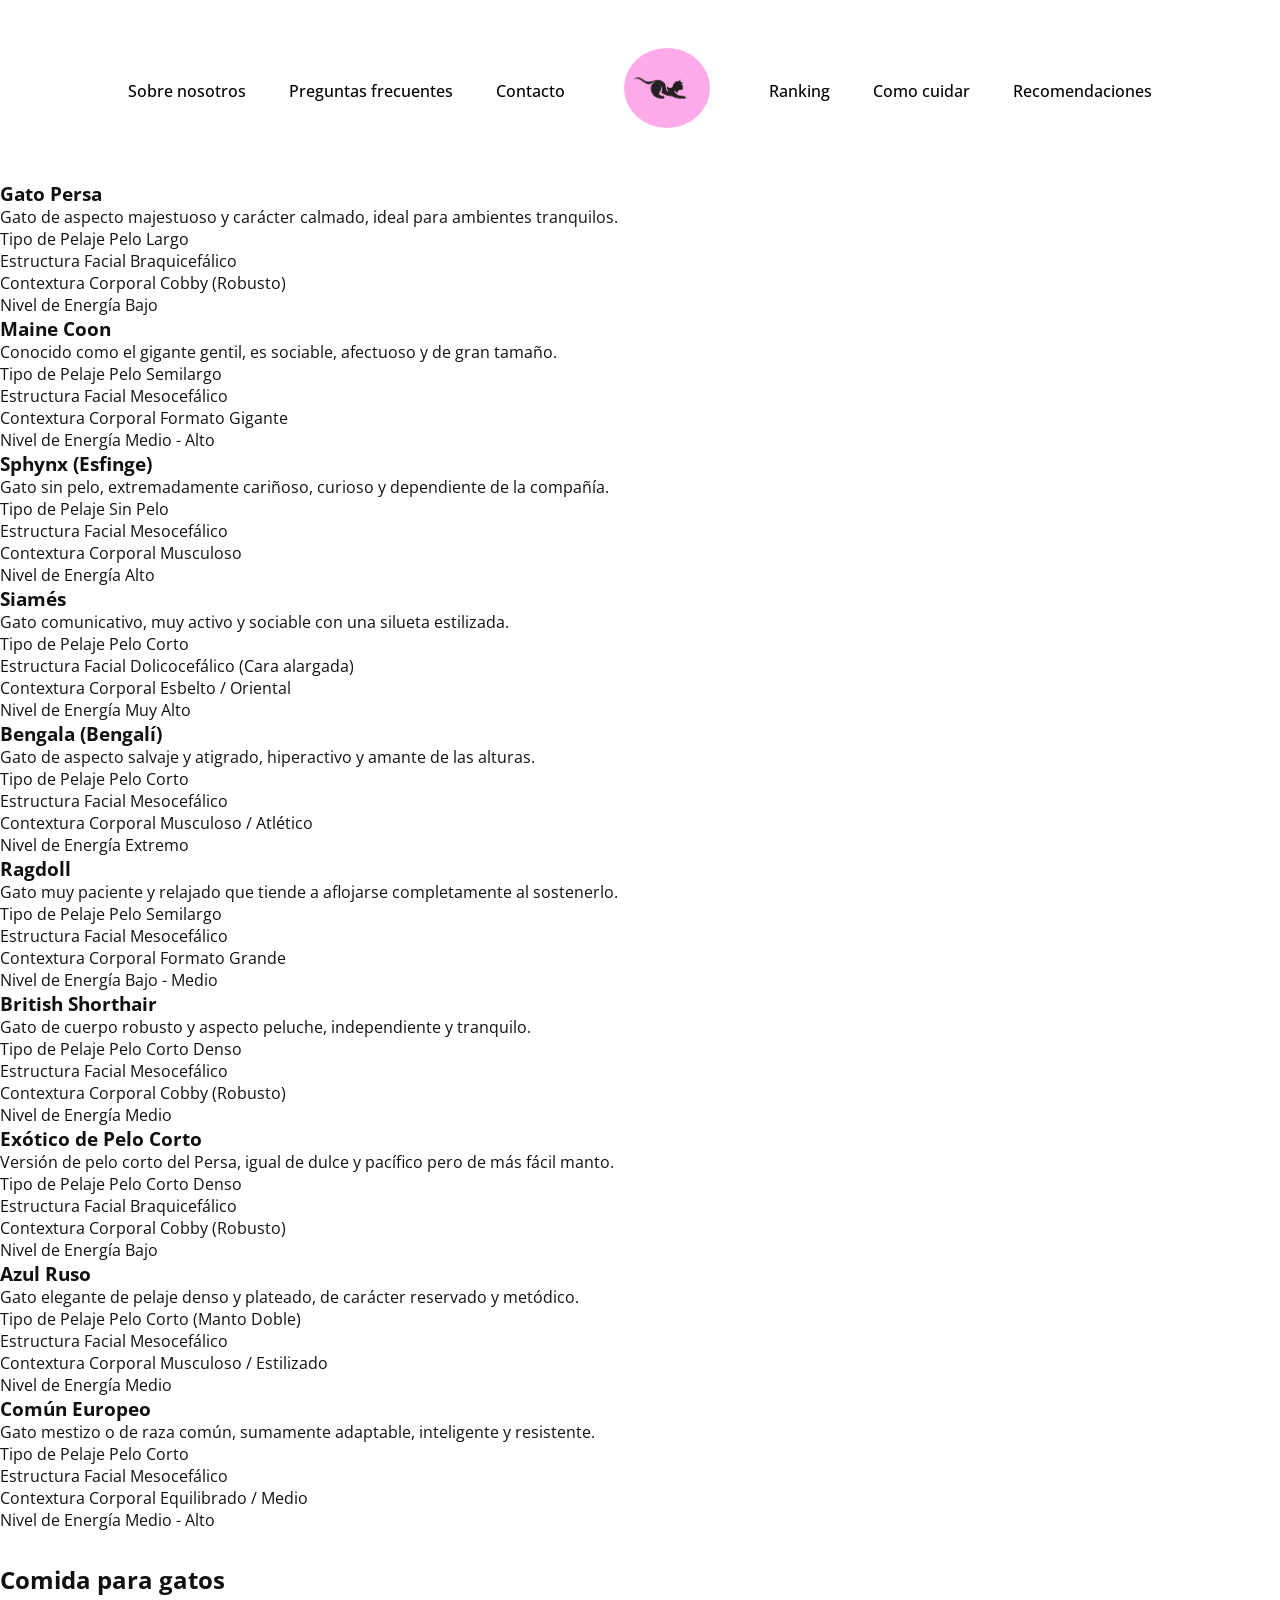
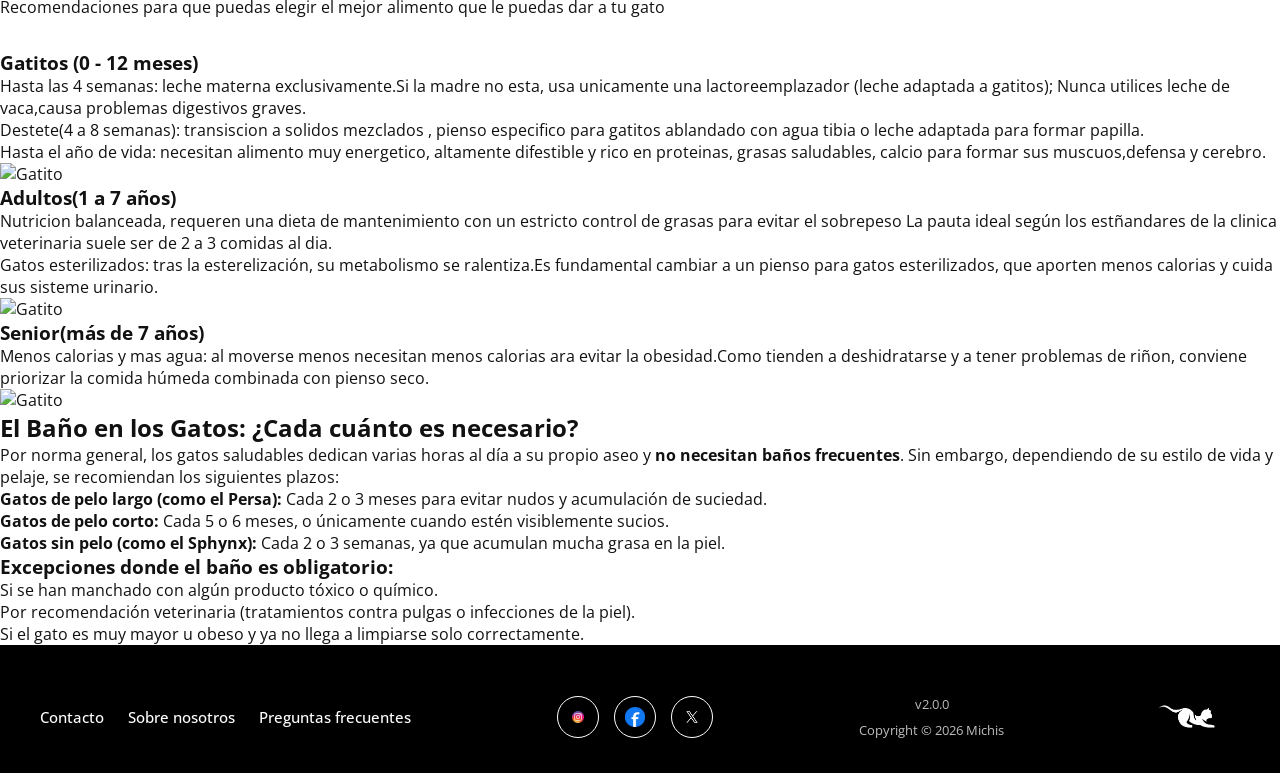
==== commit f135a2b5: "Versión: 2.0.0 (segunda release)" ====
--- a/cuidar.html
+++ b/cuidar.html
@@ -388,7 +388,7 @@
         </div>
 
         <div class="footer-info">
-            <span>v1.0.0</span>
+            <span>v2.0.0</span>
             <span>Copyright © 2026 Michis</span>
         </div>
 
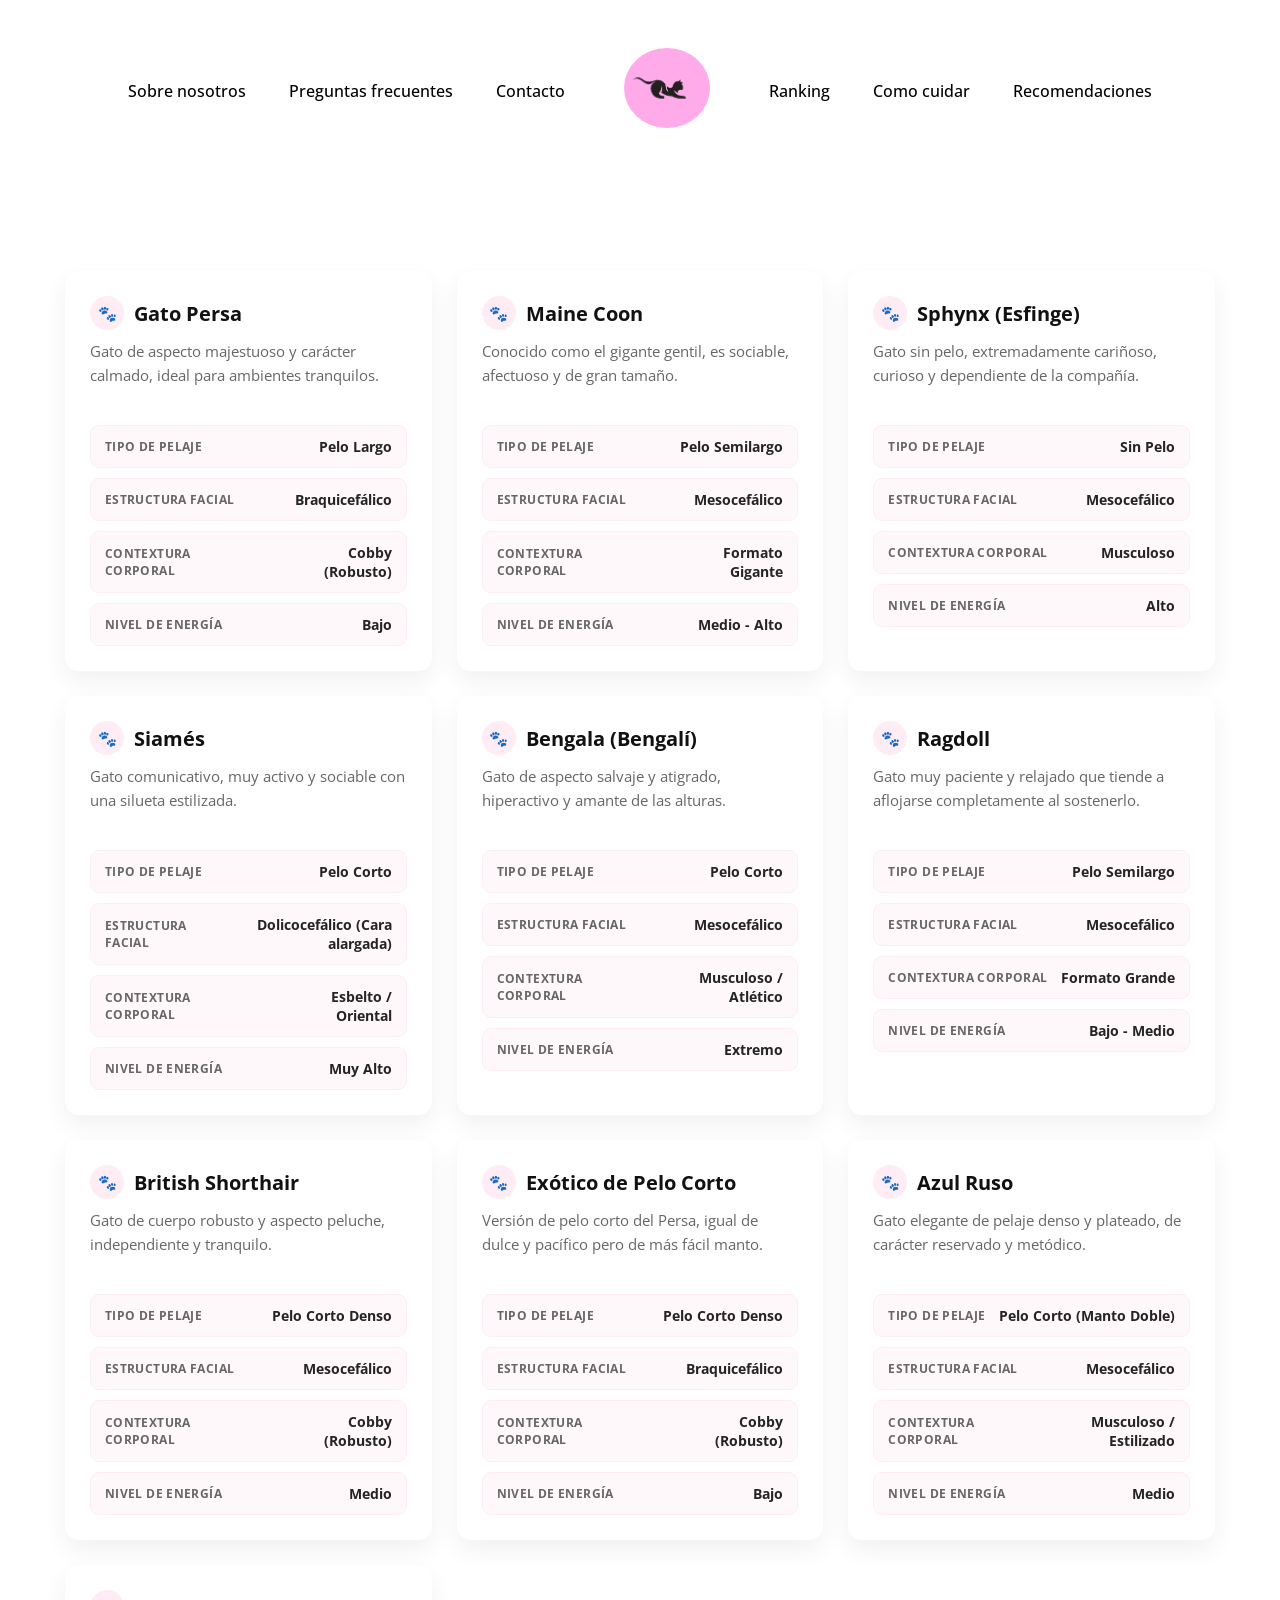
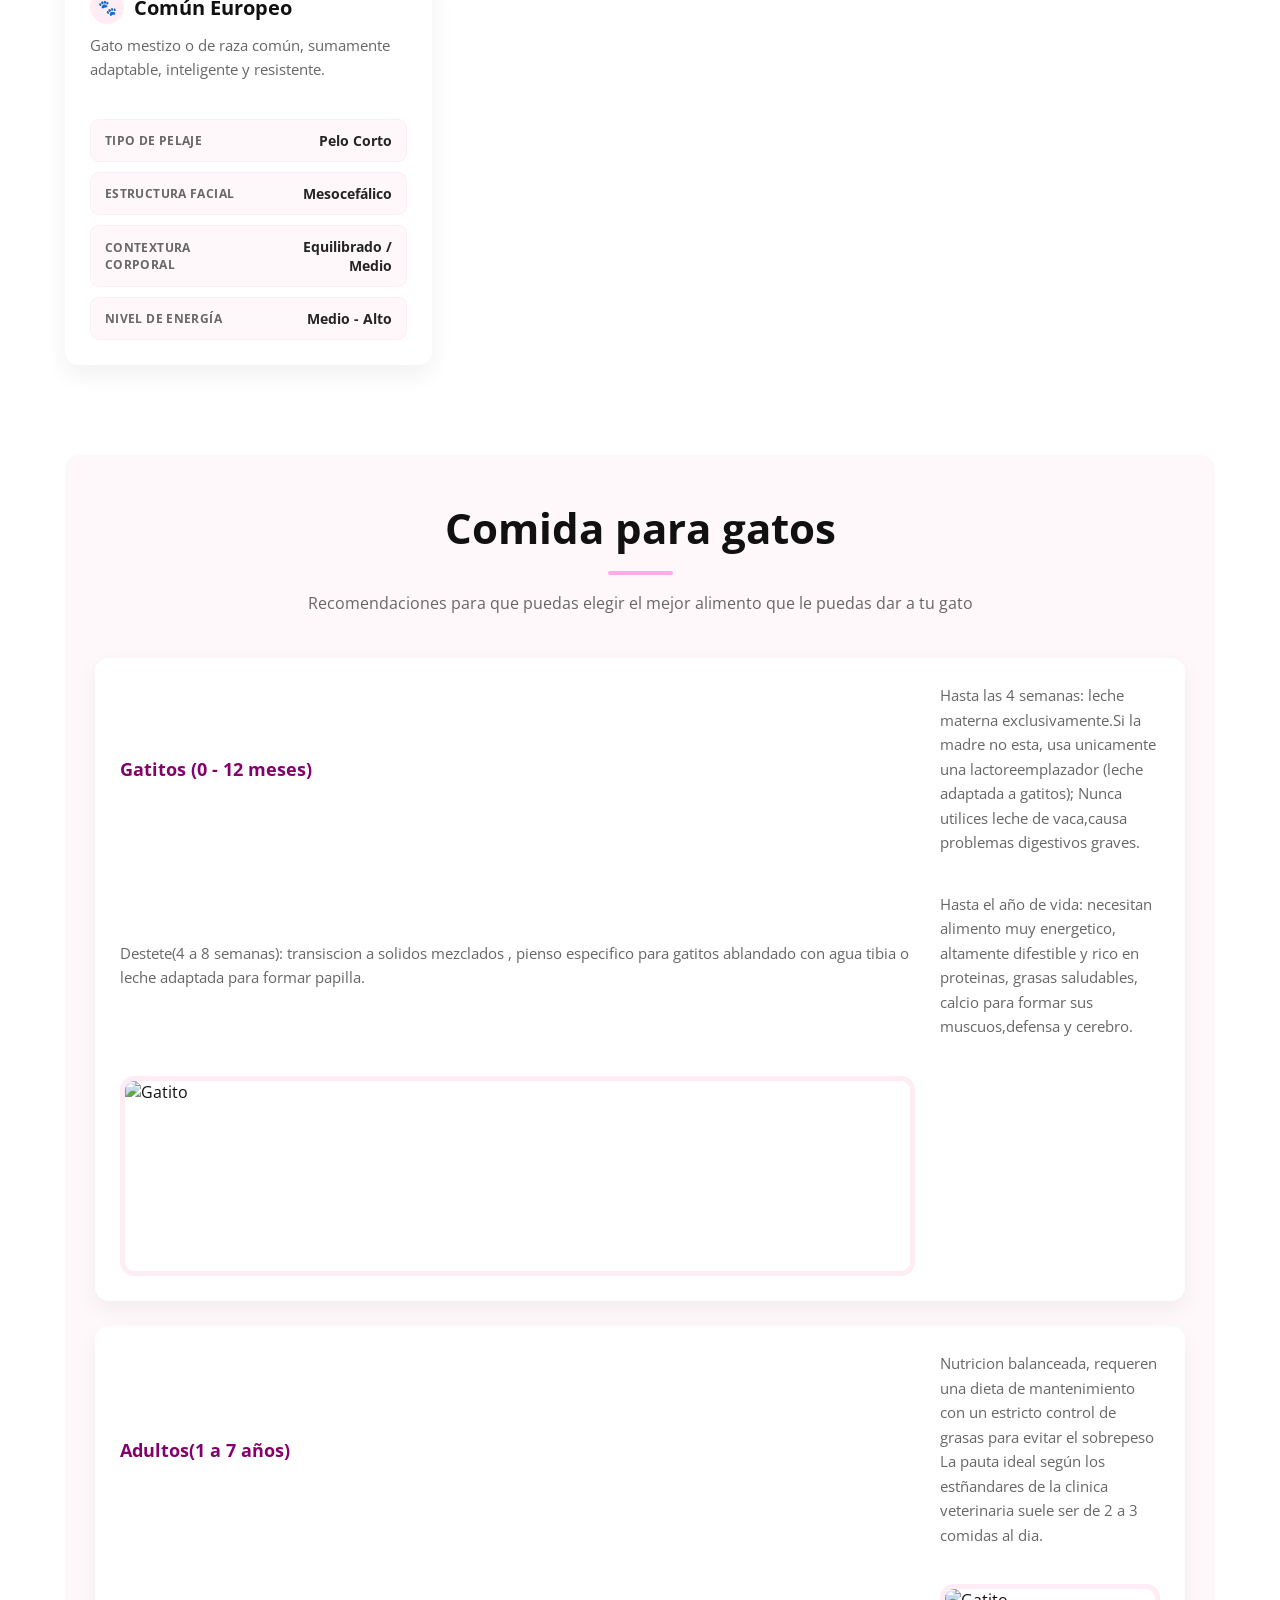
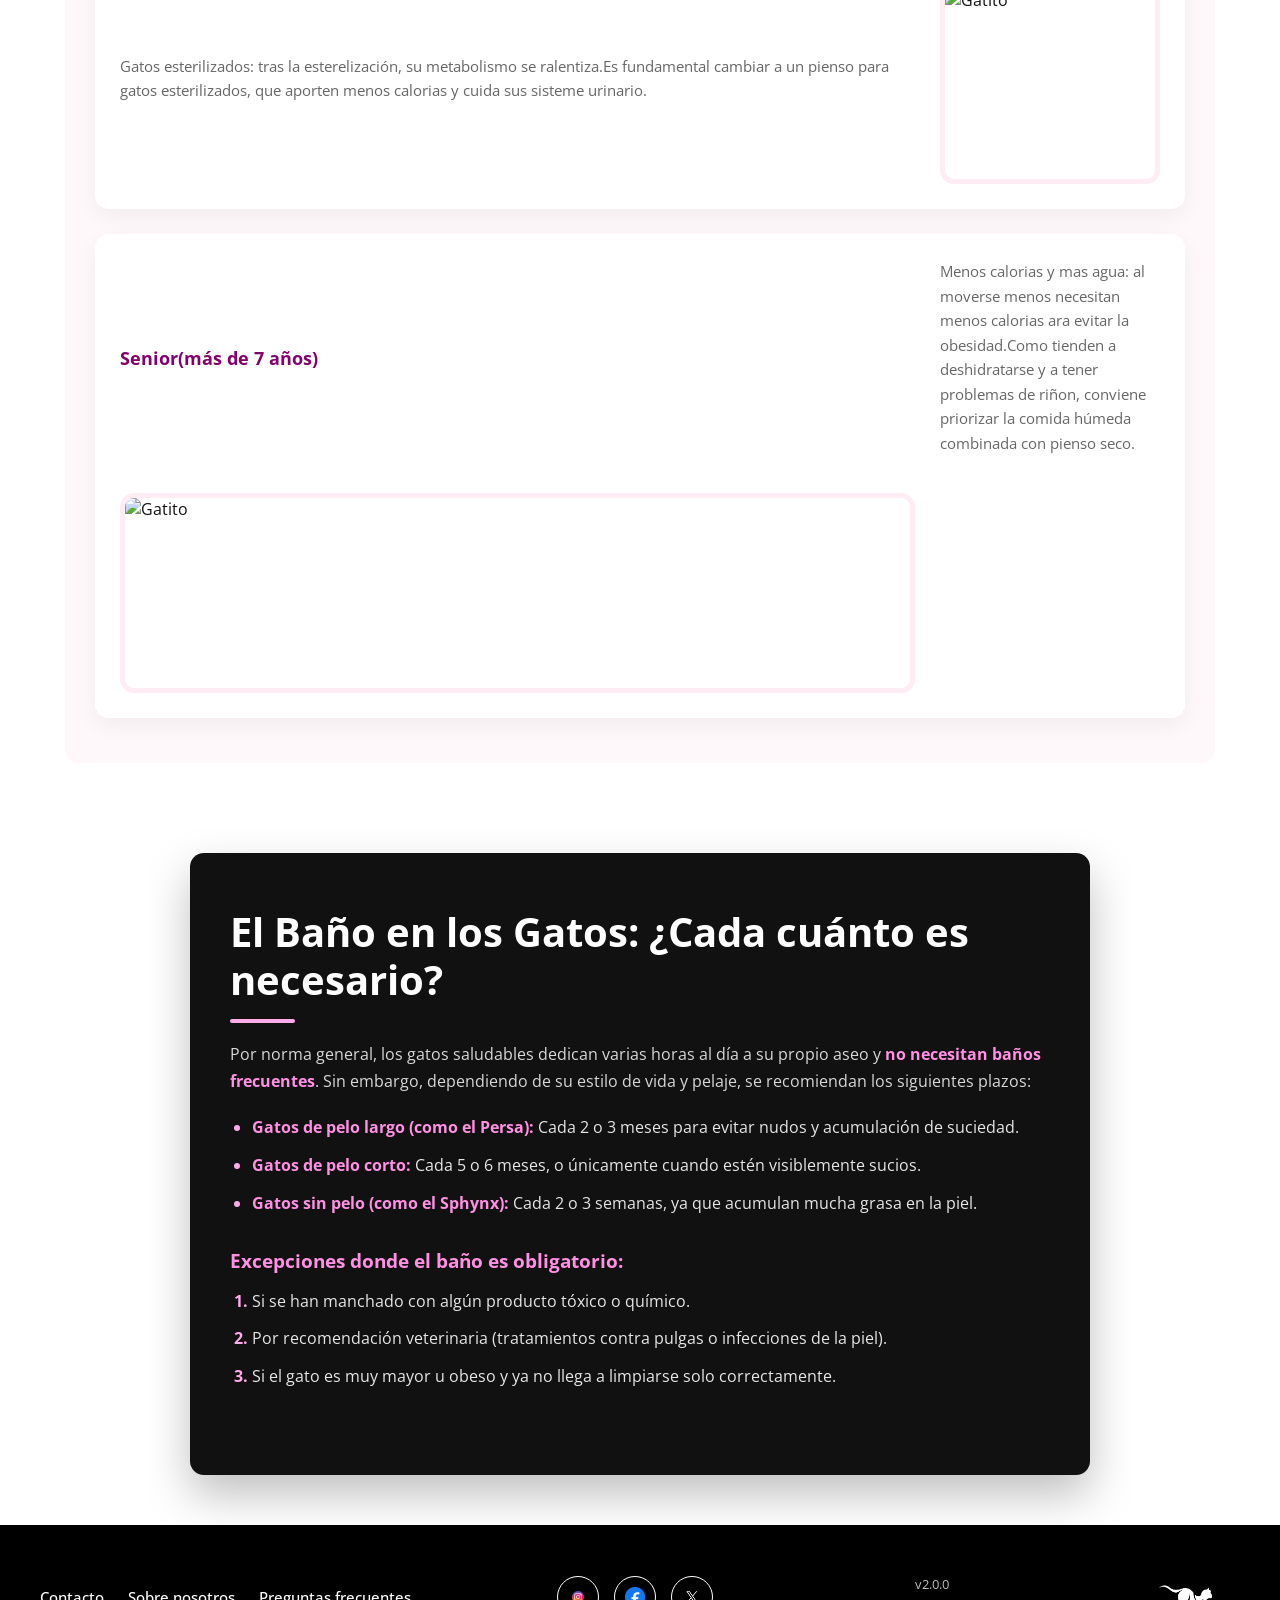
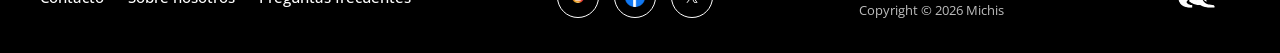
==== commit 766f2a32: "Estilos sobre el main de como-cuidar.html" ====
--- a/cuidar.html
+++ b/cuidar.html
@@ -305,42 +305,51 @@
 
 
             <section id="Comida-gatos">
-    <header>
-      <h2>Comida para gatos</h2>
-      <p>Recomendaciones para que puedas elegir el mejor alimento que le puedas dar a tu gato </p>
-    </header>
-
-    <article>
-      <h3>Gatitos (0 - 12 meses)</h3>
-      <p> Hasta las 4 semanas: leche materna exclusivamente.Si la madre no esta, usa unicamente una lactoreemplazador (leche adaptada a gatitos); Nunca 
-        utilices leche de vaca,causa problemas digestivos graves.</p>
-    <p> Destete(4 a 8 semanas): transiscion a solidos mezclados , pienso especifico para gatitos ablandado 
-        con agua tibia o leche adaptada para formar papilla.
-    </p>
-    <p> Hasta el año de vida: necesitan alimento muy energetico, altamente difestible y rico en proteinas, grasas saludables, calcio para formar sus muscuos,defensa y cerebro.</p>
-     <img src="https://mimomigato.com/wp-content/uploads/2024/11/6.jpg" alt="Gatito" width="200">
-    </article>
-
-    <article>
-      <h3> Adultos(1 a 7 años)</h3>
-      <p>Nutricion balanceada, requeren una dieta de mantenimiento con un estricto control de grasas para evitar el sobrepeso
-        La pauta ideal según los estñandares de la clinica veterinaria suele ser de 2 a 3 comidas al dia.
-      </p>
-      <p>
-        Gatos esterilizados: tras la esterelización, su metabolismo se ralentiza.Es fundamental cambiar a un pienso para gatos 
-        esterilizados, que aporten menos calorias y cuida sus sisteme urinario.
-      </p>
-      <img src="https://purina.com.mx/sites/default/files/2022-12/Las%20necesidades%20de%20tu%20gato%20cambian%20cuando%20es%20adulto.jpg" alt="Gatito" width="200">
-    </article>
-
-    <article>
-      <h3>Senior(más de 7 años)</h3>
-      <p>Menos calorias y mas agua: al moverse menos necesitan menos calorias ara evitar la obesidad.Como tienden a deshidratarse y a tener problemas de riñon,
-        conviene priorizar la comida húmeda combinada con pienso seco.
-      </p>
-      <img src="https://encrypted-tbn0.gstatic.com/images?q=tbn:ANd9GcQnT5CdDH8ZRWueT0olSh5rmjDJTk_4YhGkU1lzuF1pgIjy7NFy1PTndjg&s=10" alt="Gatito" width="200">
-    </article>
-  </section>
+                <div>
+                    <h2>Comida para gatos</h2>
+                    <p>Recomendaciones para que puedas elegir el mejor alimento que le puedas dar a tu gato </p>
+                </div>
+
+                <article>
+                    <h3>Gatitos (0 - 12 meses)</h3>
+                    <p> Hasta las 4 semanas: leche materna exclusivamente.Si la madre no esta, usa unicamente una
+                        lactoreemplazador (leche adaptada a gatitos); Nunca
+                        utilices leche de vaca,causa problemas digestivos graves.</p>
+                    <p> Destete(4 a 8 semanas): transiscion a solidos mezclados , pienso especifico para gatitos
+                        ablandado
+                        con agua tibia o leche adaptada para formar papilla.
+                    </p>
+                    <p> Hasta el año de vida: necesitan alimento muy energetico, altamente difestible y rico en
+                        proteinas, grasas saludables, calcio para formar sus muscuos,defensa y cerebro.</p>
+                    <img src="https://mimomigato.com/wp-content/uploads/2024/11/6.jpg" alt="Gatito" width="200">
+                </article>
+
+                <article>
+                    <h3> Adultos(1 a 7 años)</h3>
+                    <p>Nutricion balanceada, requeren una dieta de mantenimiento con un estricto control de grasas para
+                        evitar el sobrepeso
+                        La pauta ideal según los estñandares de la clinica veterinaria suele ser de 2 a 3 comidas al
+                        dia.
+                    </p>
+                    <p>
+                        Gatos esterilizados: tras la esterelización, su metabolismo se ralentiza.Es fundamental cambiar
+                        a un pienso para gatos
+                        esterilizados, que aporten menos calorias y cuida sus sisteme urinario.
+                    </p>
+                    <img src="https://purina.com.mx/sites/default/files/2022-12/Las%20necesidades%20de%20tu%20gato%20cambian%20cuando%20es%20adulto.jpg"
+                        alt="Gatito" width="200">
+                </article>
+
+                <article>
+                    <h3>Senior(más de 7 años)</h3>
+                    <p>Menos calorias y mas agua: al moverse menos necesitan menos calorias ara evitar la obesidad.Como
+                        tienden a deshidratarse y a tener problemas de riñon,
+                        conviene priorizar la comida húmeda combinada con pienso seco.
+                    </p>
+                    <img src="https://encrypted-tbn0.gstatic.com/images?q=tbn:ANd9GcQnT5CdDH8ZRWueT0olSh5rmjDJTk_4YhGkU1lzuF1pgIjy7NFy1PTndjg&s=10"
+                        alt="Gatito" width="200">
+                </article>
+            </section>
         </section>
         <section class="cuidar-banhos">
             <h2>El Baño en los Gatos: ¿Cada cuánto es necesario?</h2>
@@ -365,38 +374,39 @@
             </ol>
         </section>
     </main>
-      <footer class="site-footer">
-    <div class="footer-container">
-        <div class="footer-links">
-            <a href="#contacto">Contacto</a>
-            <a href="#sobre-nosotros">Sobre nosotros</a>
-            <a href="#faq-gatos">Preguntas frecuentes</a>
-        </div>
-
-        <div class="social-links" aria-label="Redes sociales">
-            <a href="#" aria-label="Instagram">
-                <img src="imagenes/icono-instagram.png" alt="Instagram">
-            </a>
-
-            <a href="#" aria-label="Facebook">
-                <img src="imagenes/icono-facebook.png" alt="Facebook">
-            </a>
-
-            <a href="#" aria-label="X">
-                <img src="imagenes/icono-x.png" alt="Twitter">
+    <div style="height: 50px;"></div>
+    <footer class="site-footer">
+        <div class="footer-container">
+            <div class="footer-links">
+                <a href="#contacto">Contacto</a>
+                <a href="#sobre-nosotros">Sobre nosotros</a>
+                <a href="#faq-gatos">Preguntas frecuentes</a>
+            </div>
+
+            <div class="social-links" aria-label="Redes sociales">
+                <a href="#" aria-label="Instagram">
+                    <img src="imagenes/icono-instagram.png" alt="Instagram">
+                </a>
+
+                <a href="#" aria-label="Facebook">
+                    <img src="imagenes/icono-facebook.png" alt="Facebook">
+                </a>
+
+                <a href="#" aria-label="X">
+                    <img src="imagenes/icono-x.png" alt="Twitter">
+                </a>
+            </div>
+
+            <div class="footer-info">
+                <span>v2.0.0</span>
+                <span>Copyright © 2026 Michis</span>
+            </div>
+
+            <a class="footer-logo" href="/" aria-label="Página principal">
+                <img src="imagenes/logo-michis-negro.png" alt="Logo de Michis">
             </a>
         </div>
-
-        <div class="footer-info">
-            <span>v2.0.0</span>
-            <span>Copyright © 2026 Michis</span>
-        </div>
-
-        <a class="footer-logo" href="/" aria-label="Página principal">
-            <img src="imagenes/logo-michis-negro.png" alt="Logo de Michis">
-        </a>
-    </div>
-</footer>
+    </footer>
 </body>
 
 </html>
--- a/estilos.css
+++ b/estilos.css
@@ -1171,4 +1171,382 @@
     .patitas {
         font-size: 0.78rem;
     }
+}
+
+/* =========================
+   SECCIÓN CUIDADOS
+   ========================= */
+
+.contenedor-cuidados-gatos {
+    padding: 90px 25px;
+    background-color: var(--color-white);
+}
+
+/* =========================
+   REJILLA DE RAZAS
+   ========================= */
+
+.rejilla-razas {
+    display: grid;
+    grid-template-columns: repeat(auto-fit, minmax(280px, 1fr));
+    gap: 25px;
+
+    width: min(100%, 1150px);
+    margin: 0 auto 90px;
+}
+
+.tarjeta-raza {
+    display: flex;
+    flex-direction: column;
+    gap: 20px;
+
+    padding: 25px;
+
+    background-color: var(--color-white);
+    border: 1px solid var(--color-border);
+    border-radius: var(--border-radius);
+    box-shadow: 0 10px 25px rgba(0, 0, 0, 0.06);
+
+    transition:
+        transform var(--transition),
+        box-shadow var(--transition),
+        border-color var(--transition);
+}
+
+.tarjeta-raza:hover {
+    border-color: var(--rosa1);
+    box-shadow: 0 18px 35px rgba(214, 51, 108, 0.16);
+    transform: translateY(-6px);
+}
+
+.cabecera-raza {
+    padding-bottom: 18px;
+    border-bottom: 1px solid var(--color-border);
+}
+
+.titulo-raza {
+    display: flex;
+    align-items: center;
+    gap: 10px;
+    margin: 0 0 10px;
+
+    color: var(--color-black);
+    font-size: 1.25rem;
+}
+
+.titulo-raza::before {
+    content: "🐾";
+
+    display: inline-flex;
+    align-items: center;
+    justify-content: center;
+
+    width: 34px;
+    height: 34px;
+    flex-shrink: 0;
+
+    background-color: var(--rosa3);
+    border-radius: 50%;
+
+    font-size: 0.95rem;
+}
+
+.descripcion-raza {
+    margin: 0;
+
+    color: var(--color-gray);
+    font-size: 0.92rem;
+    line-height: 1.6;
+}
+
+/* =========================
+   CATEGORÍAS DE CADA RAZA
+   ========================= */
+
+.categorias-raza {
+    display: flex;
+    flex-direction: column;
+    gap: 10px;
+}
+
+.elemento-categoria {
+    display: flex;
+    align-items: center;
+    justify-content: space-between;
+    gap: 12px;
+
+    padding: 11px 14px;
+
+    background-color: var(--color-background);
+    border: 1px solid var(--rosa3);
+    border-radius: 9px;
+}
+
+.etiqueta-categoria {
+    color: var(--color-gray);
+    font-size: 0.78rem;
+    font-weight: 700;
+    letter-spacing: 0.03em;
+    text-transform: uppercase;
+}
+
+.valor-categoria {
+    color: var(--color-black-soft);
+    font-size: 0.9rem;
+    font-weight: 700;
+    text-align: right;
+}
+
+/* =========================
+   COMIDA PARA GATOS
+   ========================= */
+
+.contenedor-cuidados-gatos #Comida-gatos {
+    width: min(100%, 1150px);
+    margin: 0 auto;
+    padding: 45px 30px;
+
+    background-color: var(--color-background);
+    border: 1px solid var(--color-border);
+    border-radius: var(--border-radius);
+}
+
+.contenedor-cuidados-gatos #Comida-gatos > div {
+    max-width: 720px;
+    margin: 0 auto 40px;
+    text-align: center;
+}
+
+.contenedor-cuidados-gatos #Comida-gatos h2 {
+    margin: 0 0 15px;
+
+    color: var(--color-black);
+    font-size: clamp(1.8rem, 4vw, 2.6rem);
+}
+
+.contenedor-cuidados-gatos #Comida-gatos h2::after {
+    content: "";
+
+    display: block;
+    width: 65px;
+    height: 4px;
+    margin: 15px auto 0;
+
+    background-color: var(--rosa1);
+    border-radius: 50px;
+}
+
+.contenedor-cuidados-gatos #Comida-gatos > div p {
+    margin: 0;
+
+    color: var(--color-gray);
+    font-size: 1.02rem;
+    line-height: 1.7;
+}
+
+.contenedor-cuidados-gatos #Comida-gatos article {
+    display: grid;
+    grid-template-columns: minmax(0, 1fr) 220px;
+    gap: 25px;
+    align-items: center;
+
+    padding: 25px;
+    margin-bottom: 25px;
+
+    background-color: var(--color-white);
+    border: 1px solid var(--color-border);
+    border-radius: var(--border-radius);
+    box-shadow: 0 8px 22px rgba(0, 0, 0, 0.05);
+
+    transition:
+        transform var(--transition),
+        box-shadow var(--transition),
+        border-color var(--transition);
+}
+
+.contenedor-cuidados-gatos #Comida-gatos article:last-child {
+    margin-bottom: 0;
+}
+
+.contenedor-cuidados-gatos #Comida-gatos article:hover {
+    border-color: var(--rosa1);
+    box-shadow: 0 14px 30px rgba(214, 51, 108, 0.14);
+    transform: translateY(-4px);
+}
+
+.contenedor-cuidados-gatos #Comida-gatos h3 {
+    margin: 0 0 12px;
+
+    color: var(--rosa4);
+    font-size: 1.15rem;
+}
+
+.contenedor-cuidados-gatos #Comida-gatos article p {
+    margin: 0 0 12px;
+
+    color: var(--color-gray);
+    font-size: 0.93rem;
+    line-height: 1.65;
+}
+
+.contenedor-cuidados-gatos #Comida-gatos article img {
+    display: block;
+
+    width: 100%;
+    height: 200px;
+
+    object-fit: cover;
+    object-position: center;
+
+    border: 5px solid var(--rosa3);
+    border-radius: var(--border-radius);
+}
+
+/* =========================
+   SECCIÓN BAÑOS
+   ========================= */
+
+.cuidar-banhos {
+    width: min(100% - 50px, 900px);
+    margin: 0 auto;
+    padding: 55px 40px;
+
+    background-color: var(--color-black);
+    color: var(--color-white);
+    border-radius: var(--border-radius);
+    box-shadow: 0 20px 45px rgba(0, 0, 0, 0.25);
+}
+
+.cuidar-banhos h2 {
+    margin: 0 0 18px;
+
+    color: var(--color-white);
+    font-size: clamp(1.7rem, 4vw, 2.5rem);
+    line-height: 1.2;
+}
+
+.cuidar-banhos h2::after {
+    content: "";
+
+    display: block;
+    width: 65px;
+    height: 4px;
+    margin-top: 15px;
+
+    background-color: var(--rosa1);
+    border-radius: 50px;
+}
+
+.cuidar-banhos p {
+    margin: 0 0 20px;
+
+    color: #d8d8d8;
+    font-size: 1rem;
+    line-height: 1.7;
+}
+
+.cuidar-banhos strong {
+    color: var(--rosa2);
+}
+
+.cuidar-banhos ul,
+.cuidar-banhos ol {
+    margin: 0 0 30px;
+    padding-left: 22px;
+}
+
+.cuidar-banhos li {
+    margin-bottom: 12px;
+
+    color: #e6e6e6;
+    font-size: 0.98rem;
+    line-height: 1.65;
+}
+
+.cuidar-banhos li::marker {
+    color: var(--rosa1);
+    font-weight: 700;
+}
+
+.cuidar-banhos h3 {
+    margin: 0 0 15px;
+
+    color: var(--rosa2);
+    font-size: 1.2rem;
+}
+
+/* =========================
+   RESPONSIVE
+   ========================= */
+
+@media (max-width: 900px) {
+    .contenedor-cuidados-gatos {
+        padding: 65px 20px;
+    }
+
+    .contenedor-cuidados-gatos #Comida-gatos article {
+        grid-template-columns: 1fr;
+    }
+
+    .contenedor-cuidados-gatos #Comida-gatos article img {
+        order: -1;
+        height: 230px;
+    }
+}
+
+@media (max-width: 600px) {
+    .contenedor-cuidados-gatos {
+        padding: 50px 15px;
+    }
+
+    .rejilla-razas {
+        gap: 18px;
+        margin-bottom: 65px;
+    }
+
+    .tarjeta-raza {
+        padding: 22px 18px;
+    }
+
+    .elemento-categoria {
+        flex-direction: column;
+        align-items: flex-start;
+        gap: 5px;
+    }
+
+    .valor-categoria {
+        text-align: left;
+    }
+
+    .contenedor-cuidados-gatos #Comida-gatos {
+        padding: 30px 18px;
+    }
+
+    .contenedor-cuidados-gatos #Comida-gatos article {
+        padding: 20px 18px;
+    }
+
+    .contenedor-cuidados-gatos #Comida-gatos article img {
+        height: 190px;
+    }
+
+    .cuidar-banhos {
+        width: min(100% - 30px, 900px);
+        padding: 40px 22px;
+    }
+}
+
+/* =========================
+   REDUCCIÓN DE MOVIMIENTO
+   ========================= */
+
+@media (prefers-reduced-motion: reduce) {
+    *,
+    *::before,
+    *::after {
+        scroll-behavior: auto !important;
+        transition-duration: 0.01ms !important;
+        animation-duration: 0.01ms !important;
+        animation-iteration-count: 1 !important;
+    }
 }
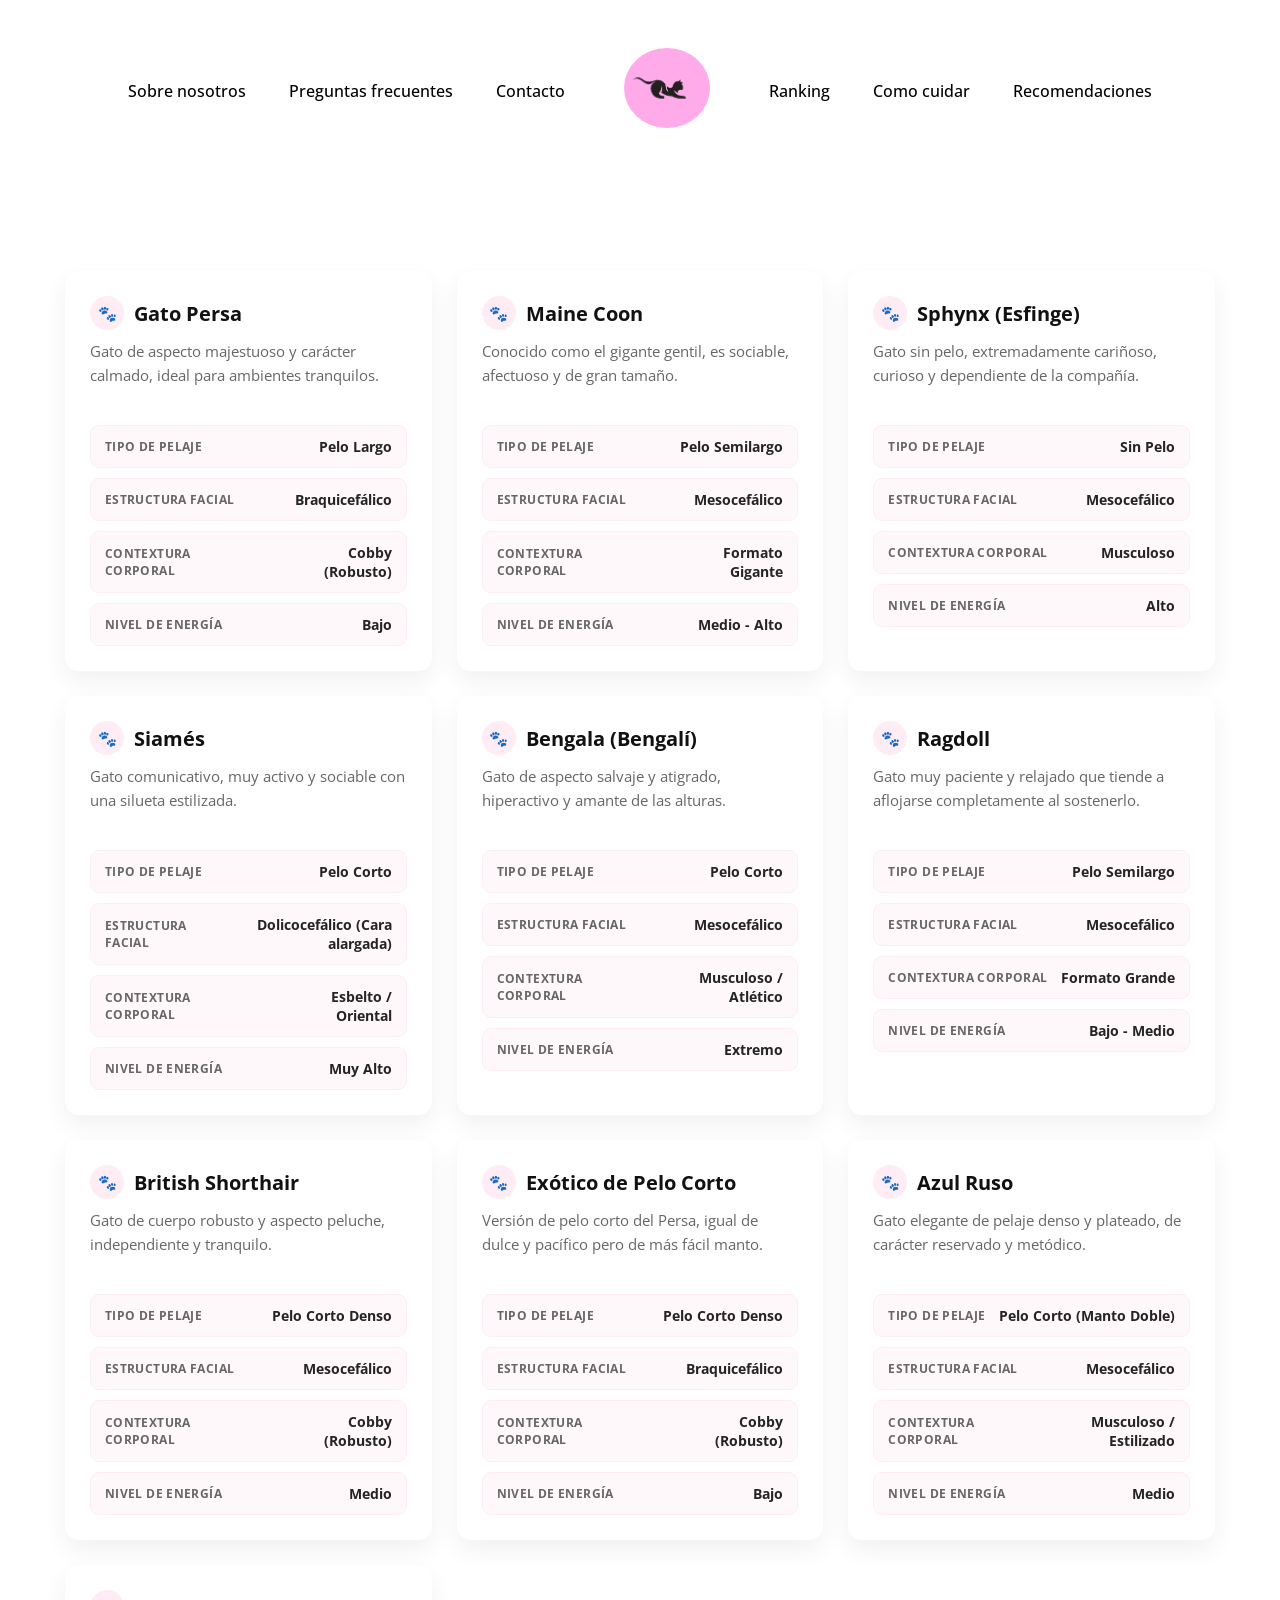
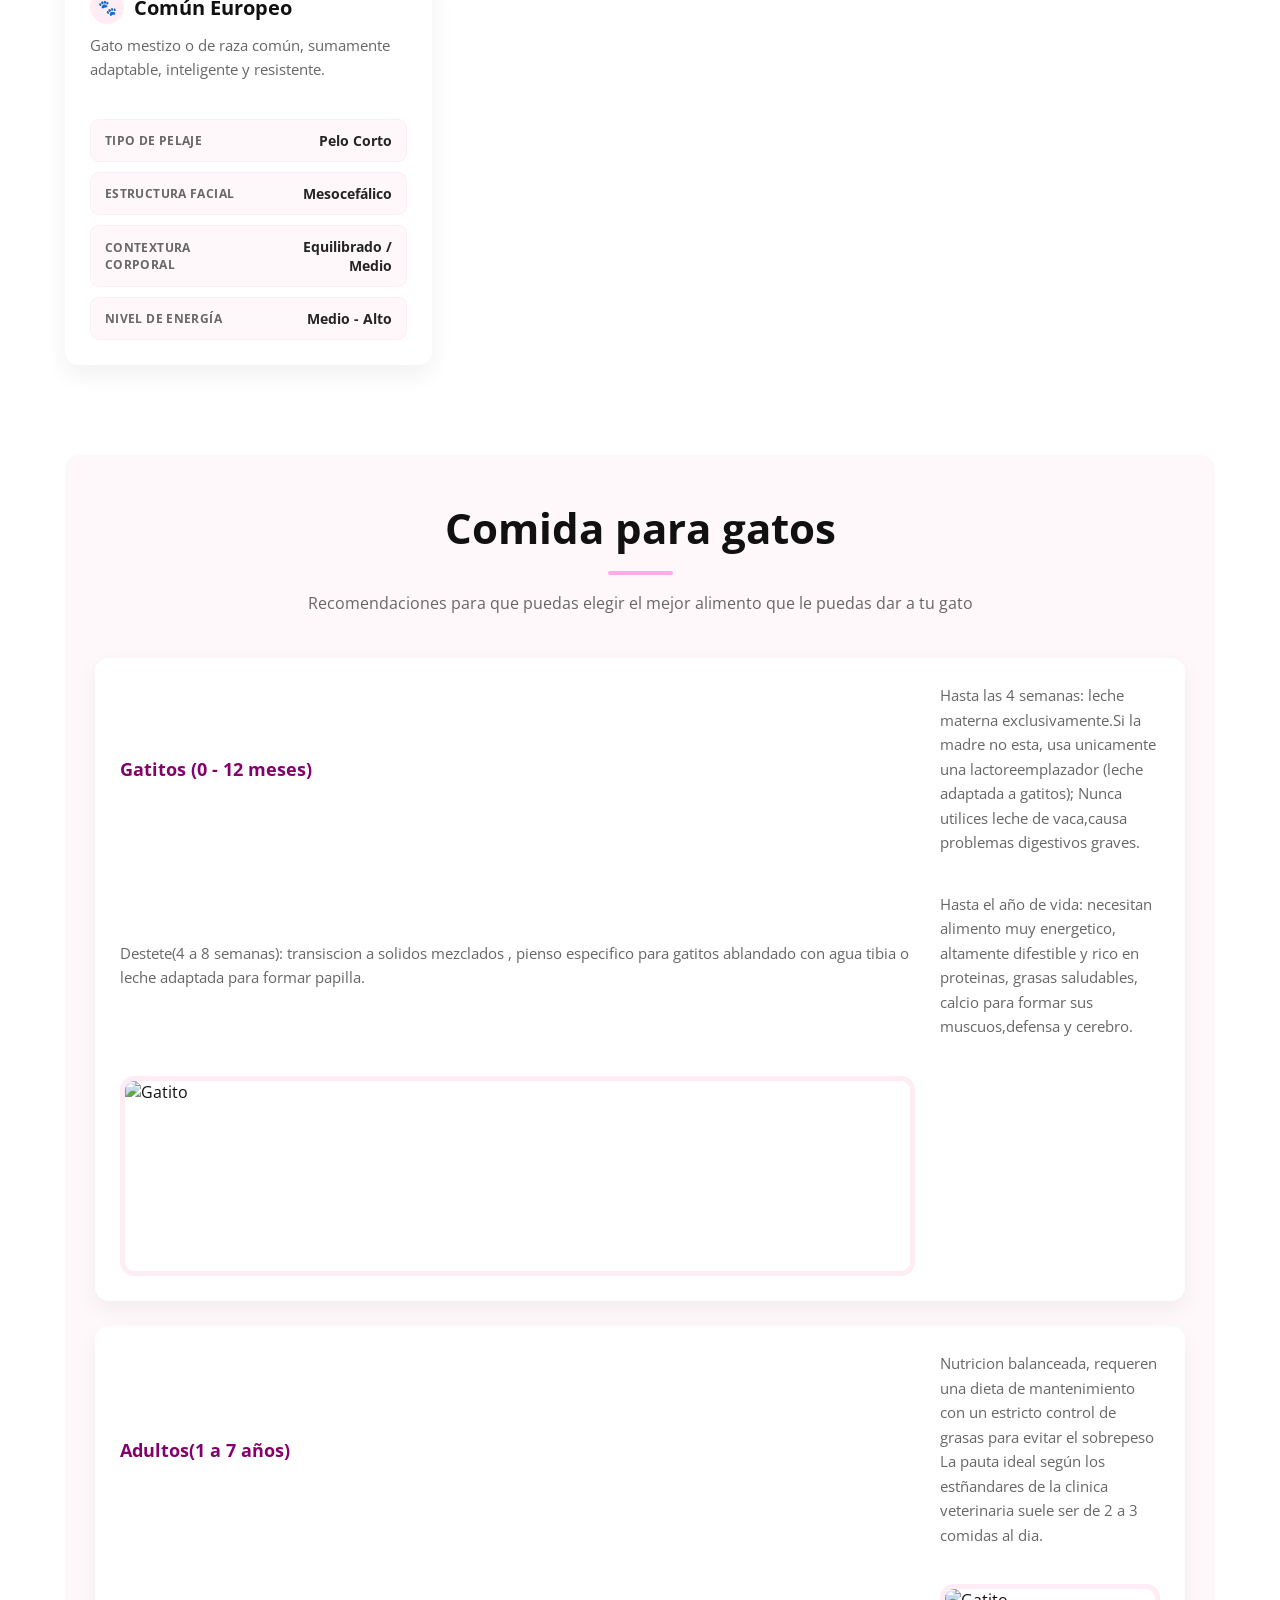
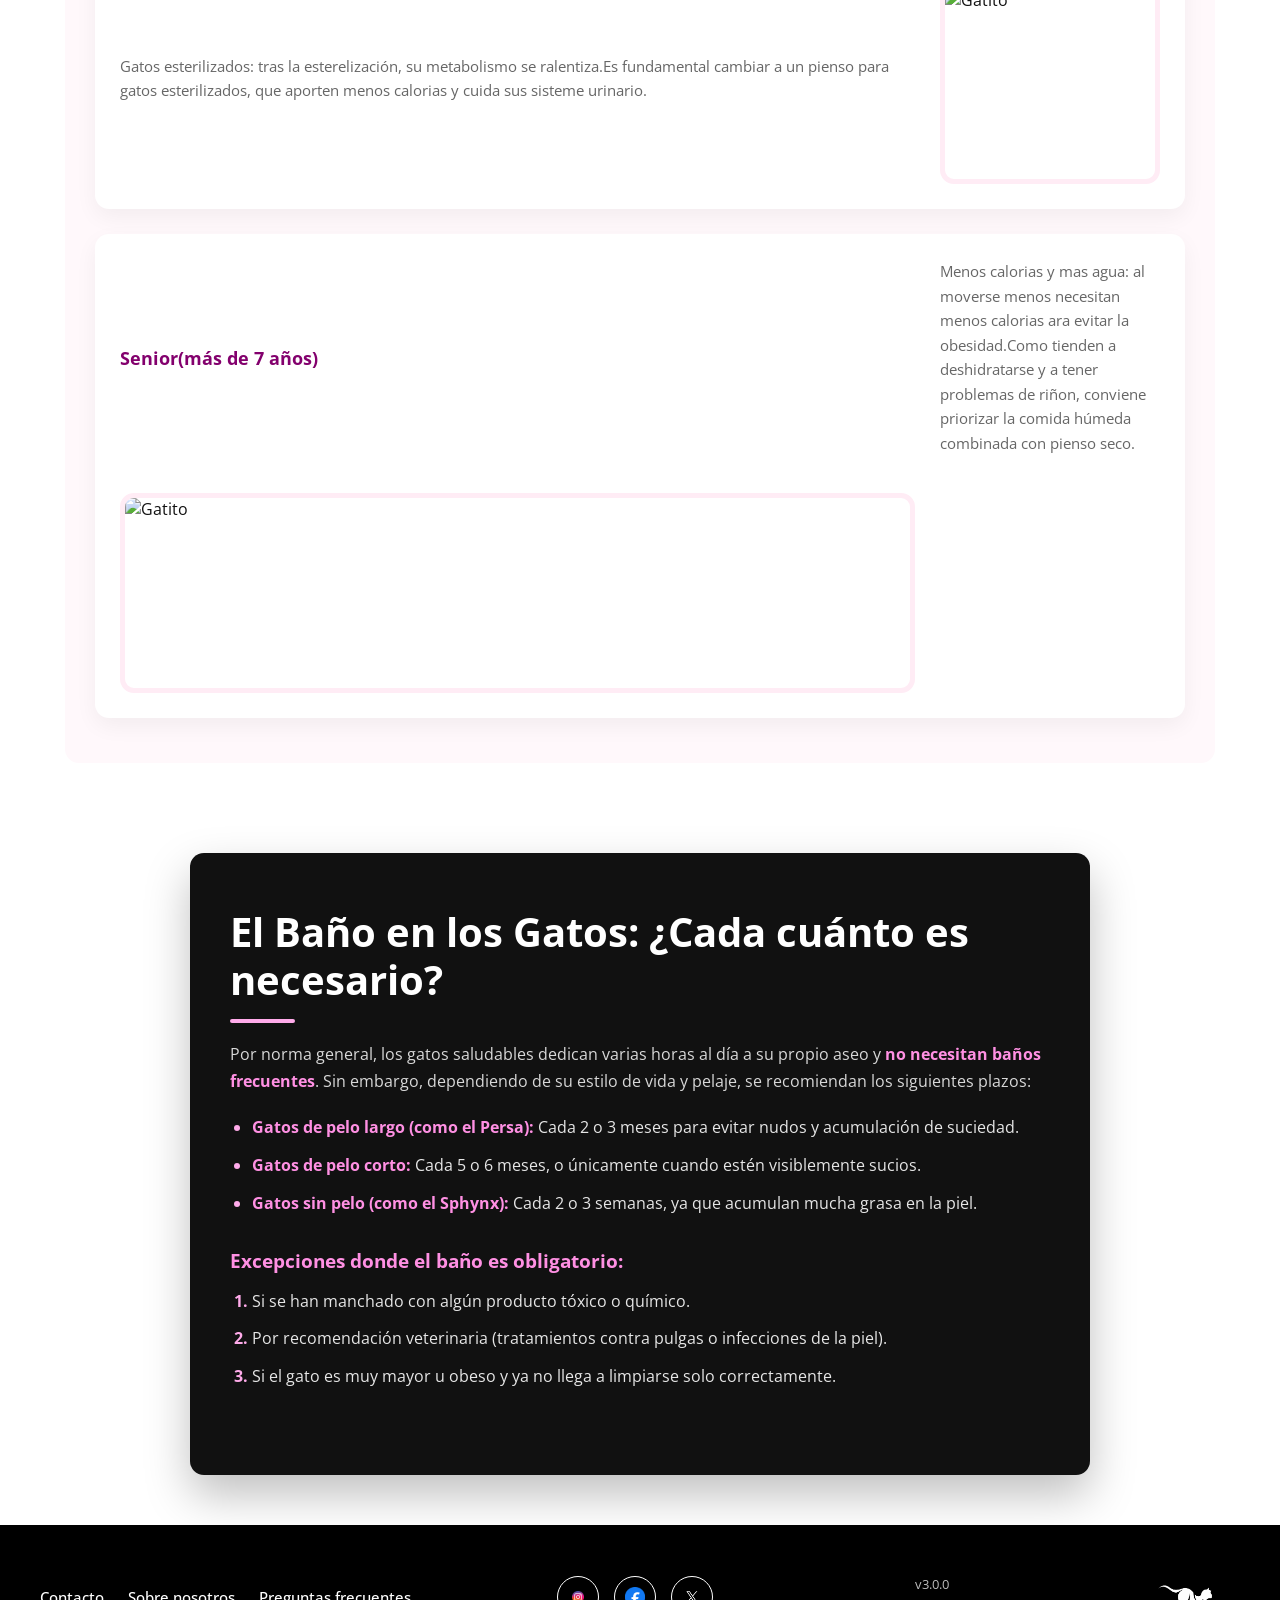
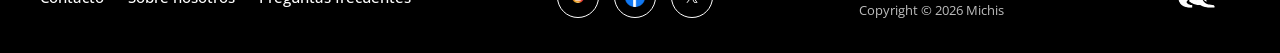
==== commit d11b4b32: "Version 3.0.0 (tercera release)" ====
--- a/cuidar.html
+++ b/cuidar.html
@@ -398,7 +398,7 @@
             </div>
 
             <div class="footer-info">
-                <span>v2.0.0</span>
+                <span>v3.0.0</span>
                 <span>Copyright © 2026 Michis</span>
             </div>
 
--- a/estilos.css
+++ b/estilos.css
@@ -1549,4 +1549,336 @@
         animation-duration: 0.01ms !important;
         animation-iteration-count: 1 !important;
     }
+}
+
+/* =========================
+   FORMULARIO
+   ========================= */
+
+form {
+    width: min(100% - 40px, 900px);
+    margin: 0 auto;
+    padding-bottom: 100px;
+
+    display: flex;
+    flex-direction: column;
+    gap: 25px;
+}
+
+fieldset {
+    min-width: 0;
+    margin: 0;
+    padding: 28px;
+
+    background-color: var(--color-white);
+    border: 1px solid var(--color-border);
+    border-radius: var(--border-radius);
+    box-shadow: 0 10px 28px rgba(0, 0, 0, 0.06);
+}
+
+legend {
+    max-width: 100%;
+    padding: 0 12px;
+
+    color: var(--color-black);
+    background-color: var(--color-white);
+
+    font-size: 1.05rem;
+    font-weight: 700;
+    line-height: 1.5;
+}
+
+/* Elimina los saltos de línea del HTML */
+fieldset br {
+    display: none;
+}
+
+/* =========================
+   OPCIONES RADIO
+   ========================= */
+
+fieldset input[type="radio"] {
+    position: absolute;
+
+    width: 1px;
+    height: 1px;
+    margin: -1px;
+    padding: 0;
+
+    overflow: hidden;
+    clip: rect(0, 0, 0, 0);
+    white-space: nowrap;
+    border: 0;
+}
+
+fieldset label {
+    position: relative;
+
+    display: flex;
+    align-items: center;
+    min-height: 50px;
+    margin: 10px 0;
+    padding: 13px 16px 13px 45px;
+
+    color: var(--color-black-soft);
+    background-color: var(--color-white);
+    border: 1px solid var(--color-border);
+    border-radius: 10px;
+
+    font-size: 0.95rem;
+    line-height: 1.35;
+    cursor: pointer;
+
+    transition:
+        color var(--transition),
+        background-color var(--transition),
+        border-color var(--transition),
+        transform var(--transition),
+        box-shadow var(--transition);
+}
+
+/* Círculo exterior del radio */
+fieldset label::before {
+    content: "";
+
+    position: absolute;
+    left: 16px;
+    top: 50%;
+    transform: translateY(-50%);
+
+    width: 18px;
+    height: 18px;
+
+    background-color: var(--color-white);
+    border: 2px solid #a9a9a9;
+    border-radius: 50%;
+
+    transition:
+        border-color var(--transition),
+        background-color var(--transition),
+        box-shadow var(--transition);
+}
+
+/* Punto interior del radio seleccionado */
+fieldset label::after {
+    content: "";
+
+    position: absolute;
+    left: 21px;
+    top: 50%;
+    transform: translateY(-50%) scale(0);
+
+    width: 8px;
+    height: 8px;
+
+    background-color: var(--color-white);
+    border-radius: 50%;
+
+    transition: transform var(--transition);
+}
+
+/* Hover */
+fieldset label:hover {
+    color: var(--rosa4);
+    background-color: var(--color-background);
+    border-color: var(--rosa2);
+    transform: translateX(3px);
+}
+
+/* Opción seleccionada */
+fieldset input[type="radio"]:checked + label {
+    color: var(--rosa4);
+    background-color: var(--rosa3);
+    border-color: var(--rosa4);
+    box-shadow: 0 4px 12px rgba(214, 51, 108, 0.12);
+}
+
+fieldset input[type="radio"]:checked + label::before {
+    background-color: var(--rosa4);
+    border-color: var(--rosa4);
+    box-shadow: 0 0 0 4px var(--rosa1);
+}
+
+fieldset input[type="radio"]:checked + label::after {
+    transform: translateY(-50%) scale(1);
+}
+
+/* Foco con teclado */
+fieldset input[type="radio"]:focus-visible + label {
+    outline: 3px solid var(--rosa2);
+    outline-offset: 3px;
+}
+
+/* =========================
+   DISTRIBUCIÓN POR FIELDSET
+   ========================= */
+
+/* 1. Pelaje: dos columnas */
+form fieldset:nth-of-type(1) {
+    display: grid;
+    grid-template-columns: repeat(2, minmax(0, 1fr));
+    column-gap: 18px;
+}
+
+form fieldset:nth-of-type(1) legend {
+    grid-column: 1 / -1;
+}
+
+/* 2. Estructura facial: tres columnas */
+form fieldset:nth-of-type(2) {
+    display: grid;
+    grid-template-columns: repeat(3, minmax(0, 1fr));
+    column-gap: 18px;
+}
+
+form fieldset:nth-of-type(2) legend {
+    grid-column: 1 / -1;
+}
+
+/* 3. Contextura corporal: dos columnas */
+form fieldset:nth-of-type(3) {
+    display: grid;
+    grid-template-columns: repeat(2, minmax(0, 1fr));
+    column-gap: 18px;
+}
+
+form fieldset:nth-of-type(3) legend {
+    grid-column: 1 / -1;
+}
+
+/* 4. Energía: dos columnas */
+form fieldset:nth-of-type(4) {
+    display: grid;
+    grid-template-columns: repeat(2, minmax(0, 1fr));
+    column-gap: 18px;
+}
+
+form fieldset:nth-of-type(4) legend {
+    grid-column: 1 / -1;
+}
+
+/* =========================
+   BOTÓN
+   ========================= */
+
+button[type="submit"] {
+    align-self: center;
+
+    min-width: 260px;
+    margin-top: 8px;
+    padding: 16px 25px;
+
+    color: var(--color-white);
+    background-color: var(--color-black);
+    border: 2px solid var(--color-black);
+    border-radius: 9px;
+
+    font: inherit;
+    font-size: 1rem;
+    font-weight: 700;
+    cursor: pointer;
+
+    transition:
+        color var(--transition),
+        background-color var(--transition),
+        border-color var(--transition),
+        transform var(--transition);
+}
+
+button[type="submit"]::after {
+    content: " →";
+    font-size: 1.2rem;
+}
+
+button[type="submit"]:hover {
+    color: var(--color-black);
+    background-color: var(--rosa2);
+    border-color: var(--rosa2);
+    transform: translateY(-3px);
+}
+
+button[type="submit"]:focus-visible {
+    outline: 3px solid var(--rosa4);
+    outline-offset: 4px;
+}
+
+/* =========================
+   RESPONSIVE
+   ========================= */
+
+@media (max-width: 750px) {
+    h1 {
+        margin-top: 60px;
+    }
+
+    form {
+        width: min(100% - 30px, 600px);
+        padding-bottom: 75px;
+    }
+
+    form fieldset:nth-of-type(1),
+    form fieldset:nth-of-type(2),
+    form fieldset:nth-of-type(3),
+    form fieldset:nth-of-type(4) {
+        display: block;
+    }
+
+    fieldset {
+        padding: 24px 20px;
+    }
+
+    fieldset label {
+        margin: 9px 0;
+    }
+}
+
+@media (max-width: 480px) {
+    h1 {
+        margin-top: 45px;
+        font-size: 1.8rem;
+    }
+
+    body > p {
+        margin-bottom: 32px;
+        font-size: 0.95rem;
+    }
+
+    form {
+        width: min(100% - 24px, 500px);
+    }
+
+    fieldset {
+        padding: 22px 15px;
+    }
+
+    legend {
+        padding: 0 8px;
+        font-size: 0.95rem;
+    }
+
+    fieldset label {
+        padding-right: 12px;
+        padding-left: 43px;
+        font-size: 0.9rem;
+    }
+
+    button[type="submit"] {
+        width: 100%;
+        min-width: 0;
+    }
+}
+
+/* =========================
+   REDUCCIÓN DE MOVIMIENTO
+   ========================= */
+
+@media (prefers-reduced-motion: reduce) {
+    *,
+    *::before,
+    *::after {
+        scroll-behavior: auto !important;
+        transition-duration: 0.01ms !important;
+        animation-duration: 0.01ms !important;
+        animation-iteration-count: 1 !important;
+    }
 }
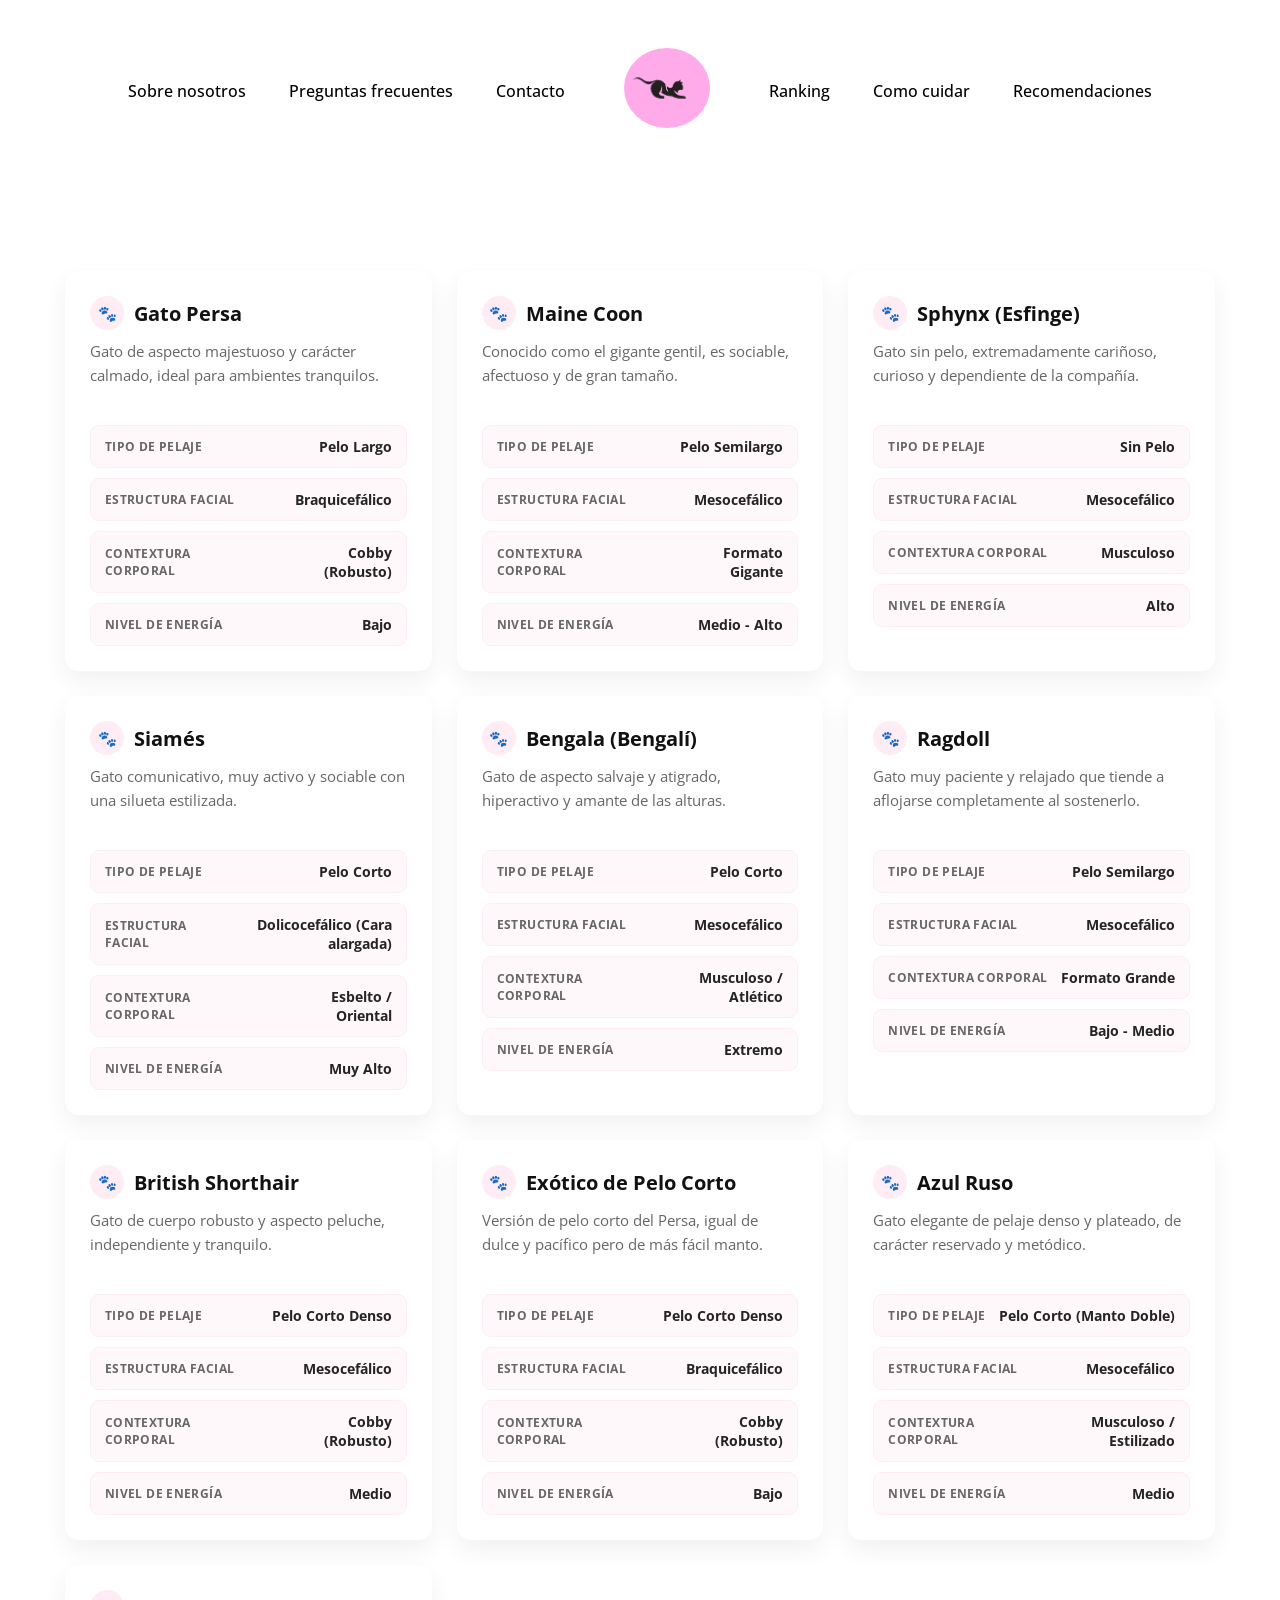
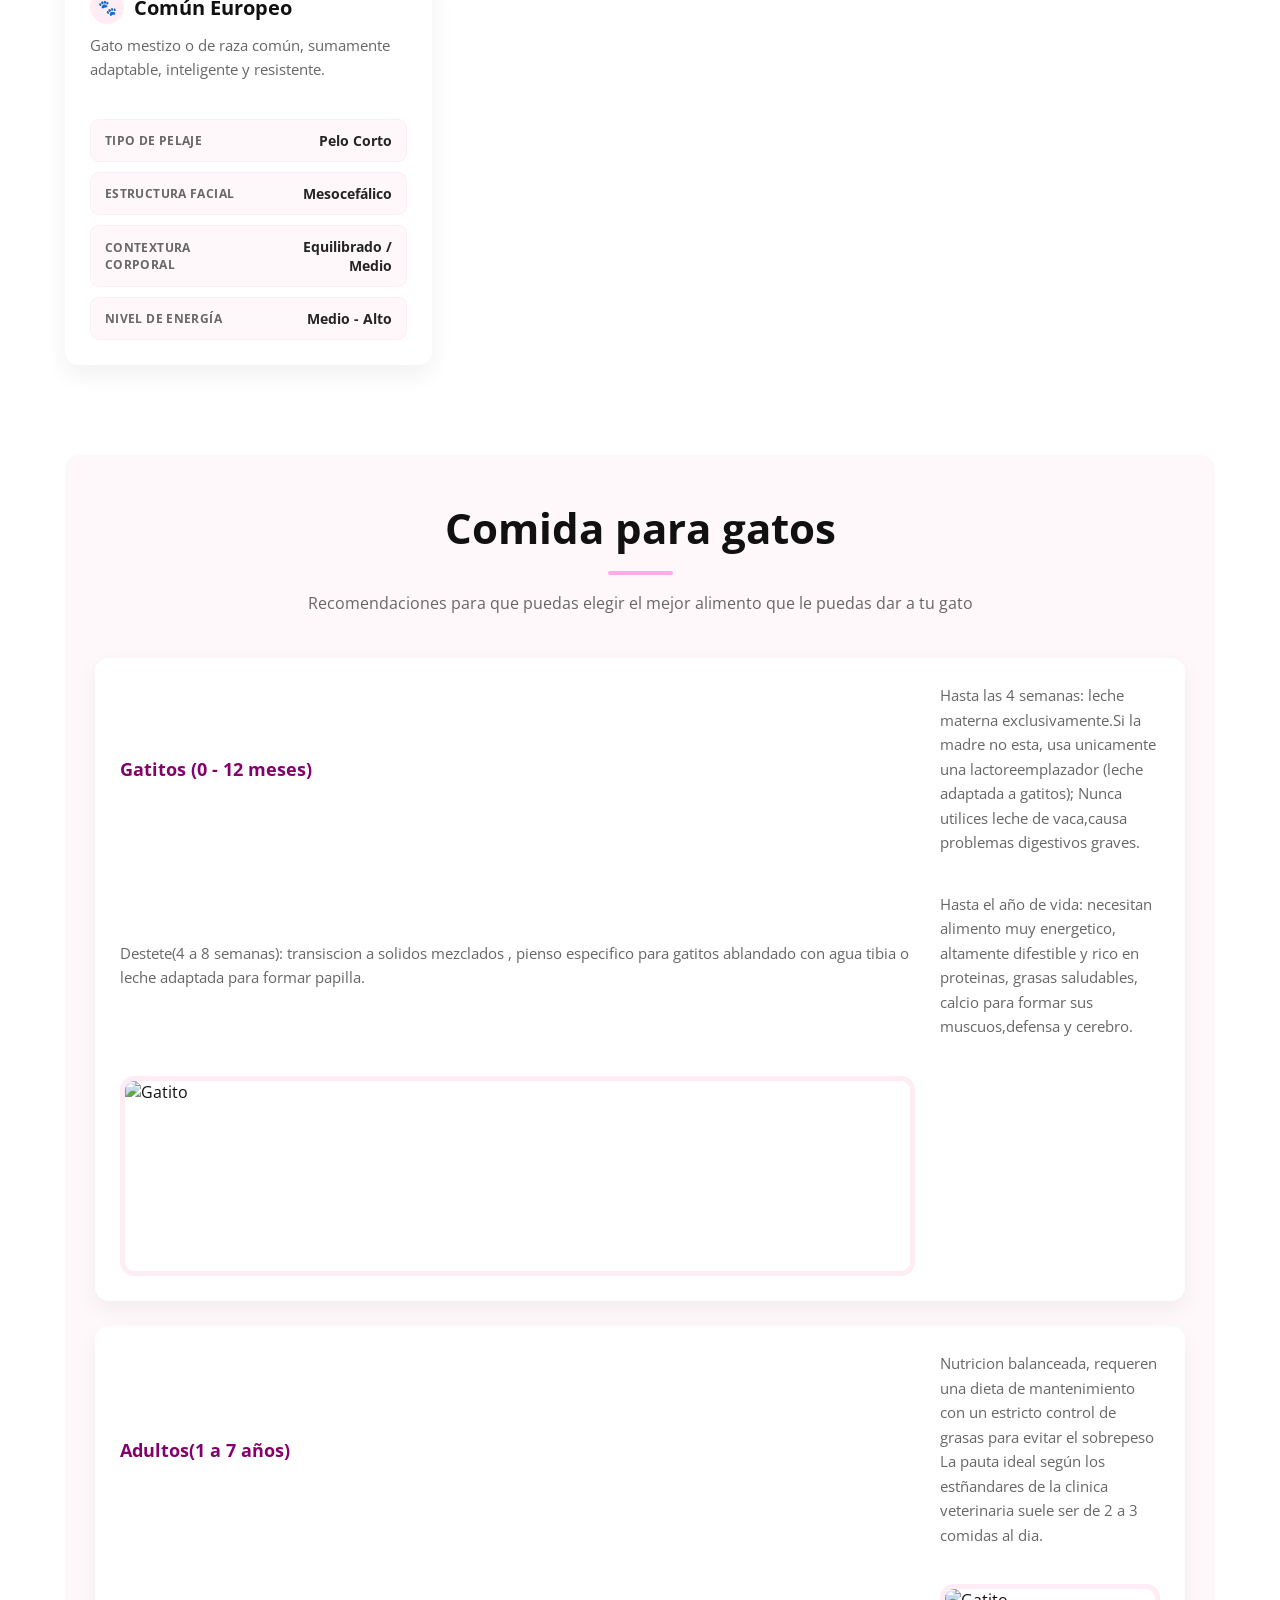
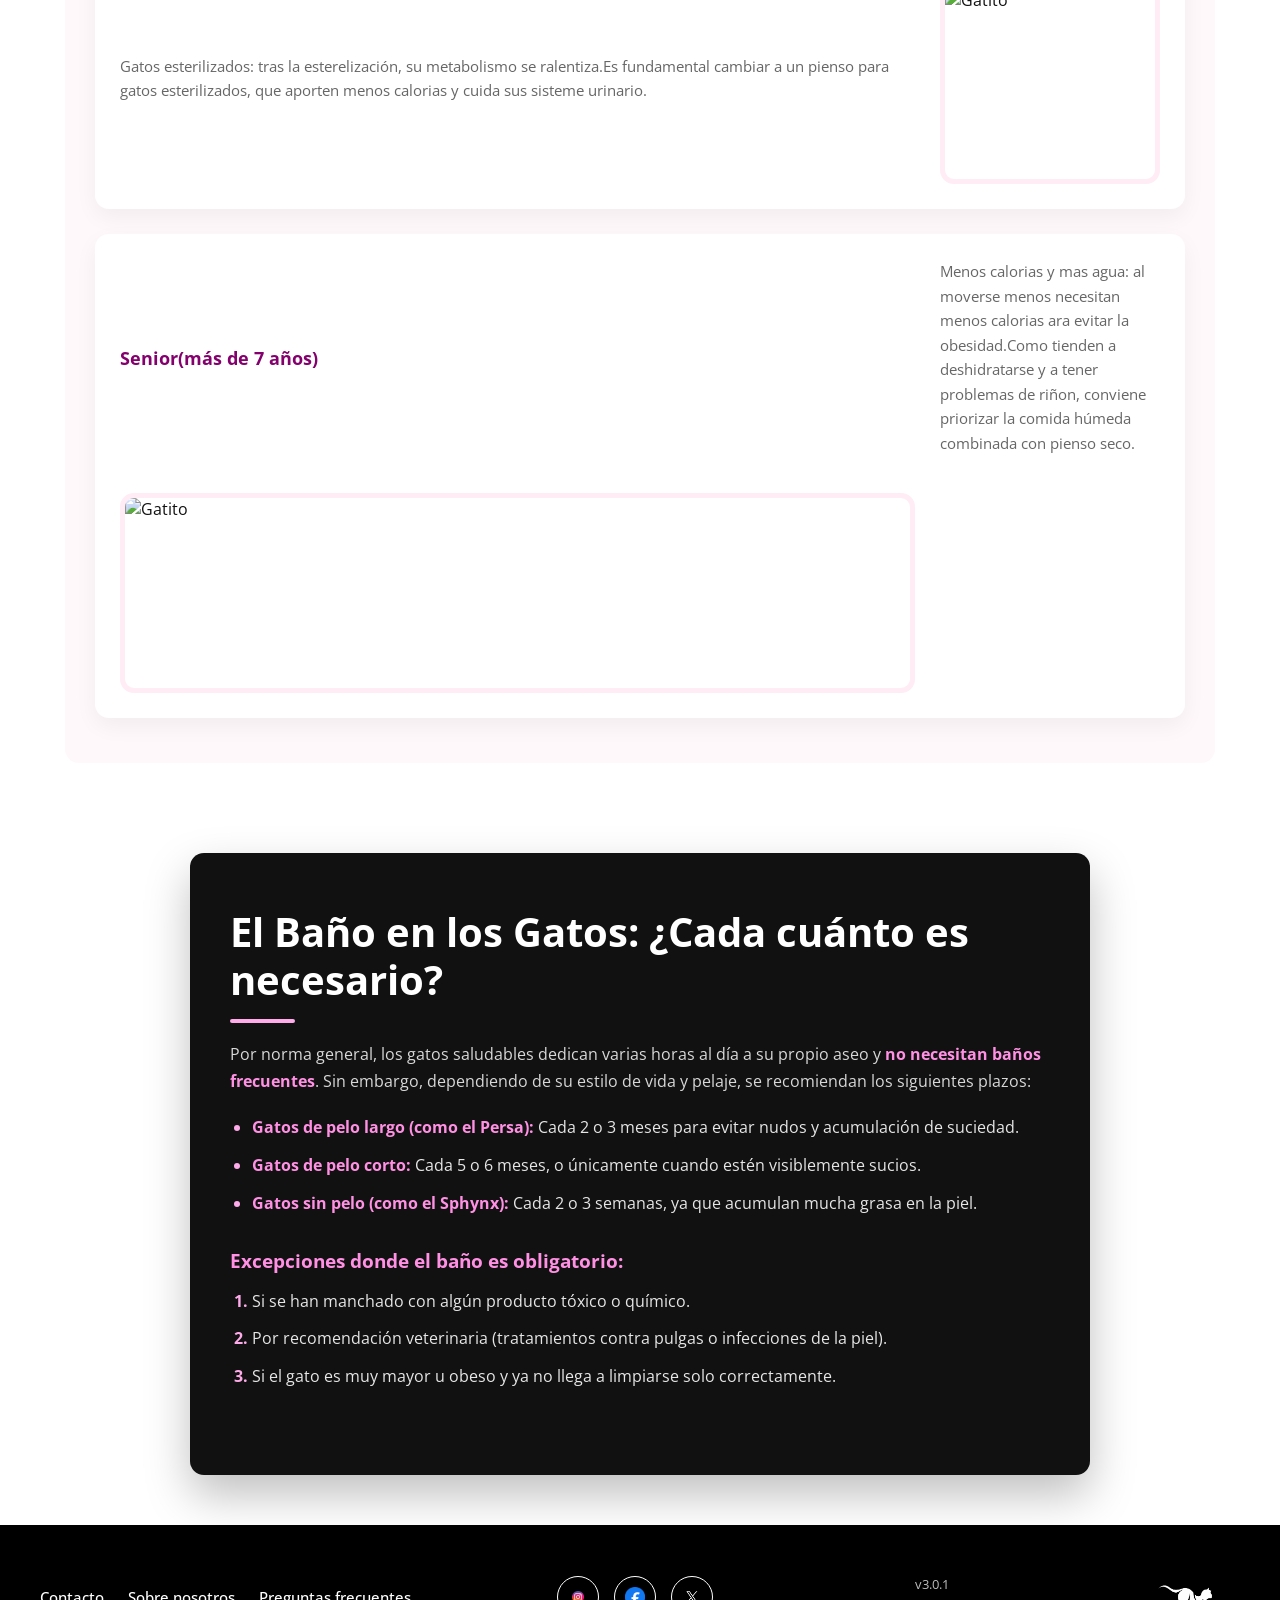
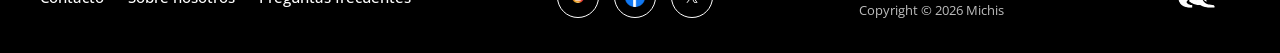
==== commit d2d53404: "actualizacion" ====
--- a/cuidar.html
+++ b/cuidar.html
@@ -398,7 +398,7 @@
             </div>
 
             <div class="footer-info">
-                <span>v3.0.0</span>
+                <span>v3.0.1</span>
                 <span>Copyright © 2026 Michis</span>
             </div>
 
